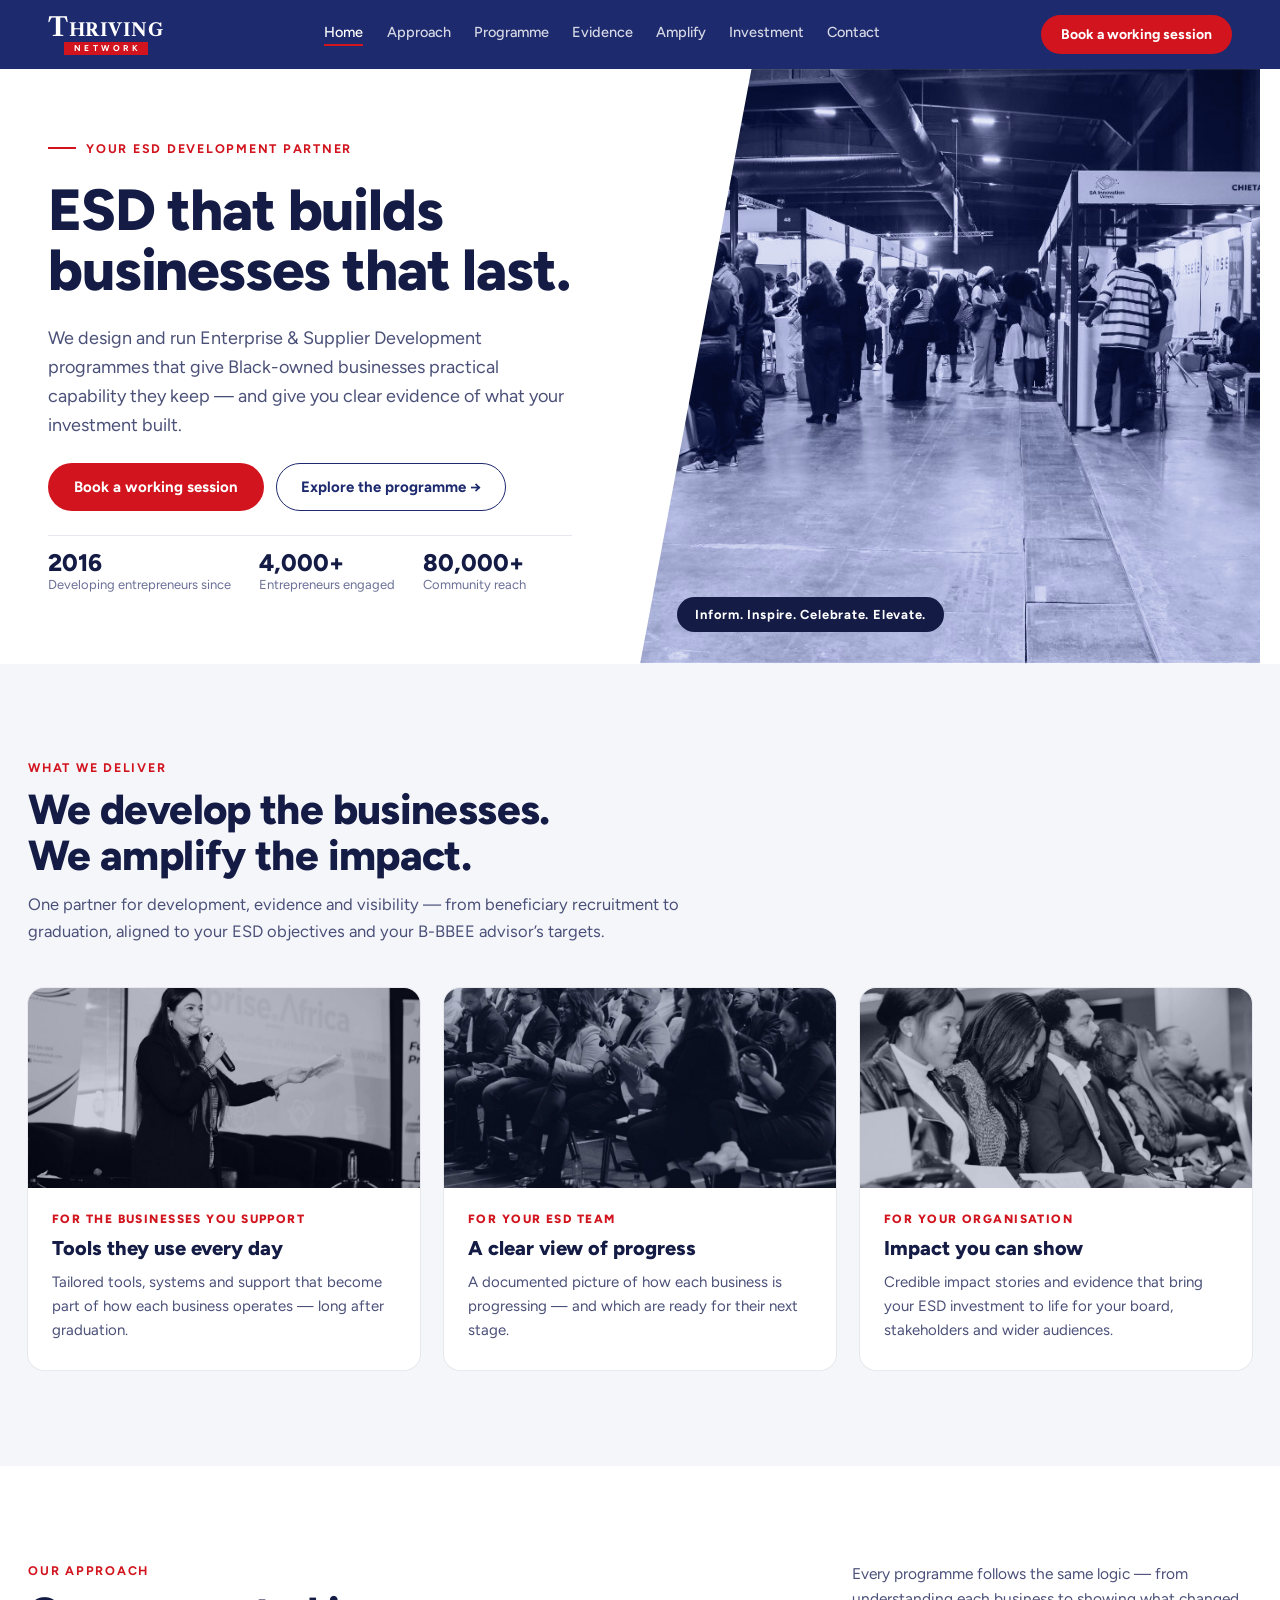
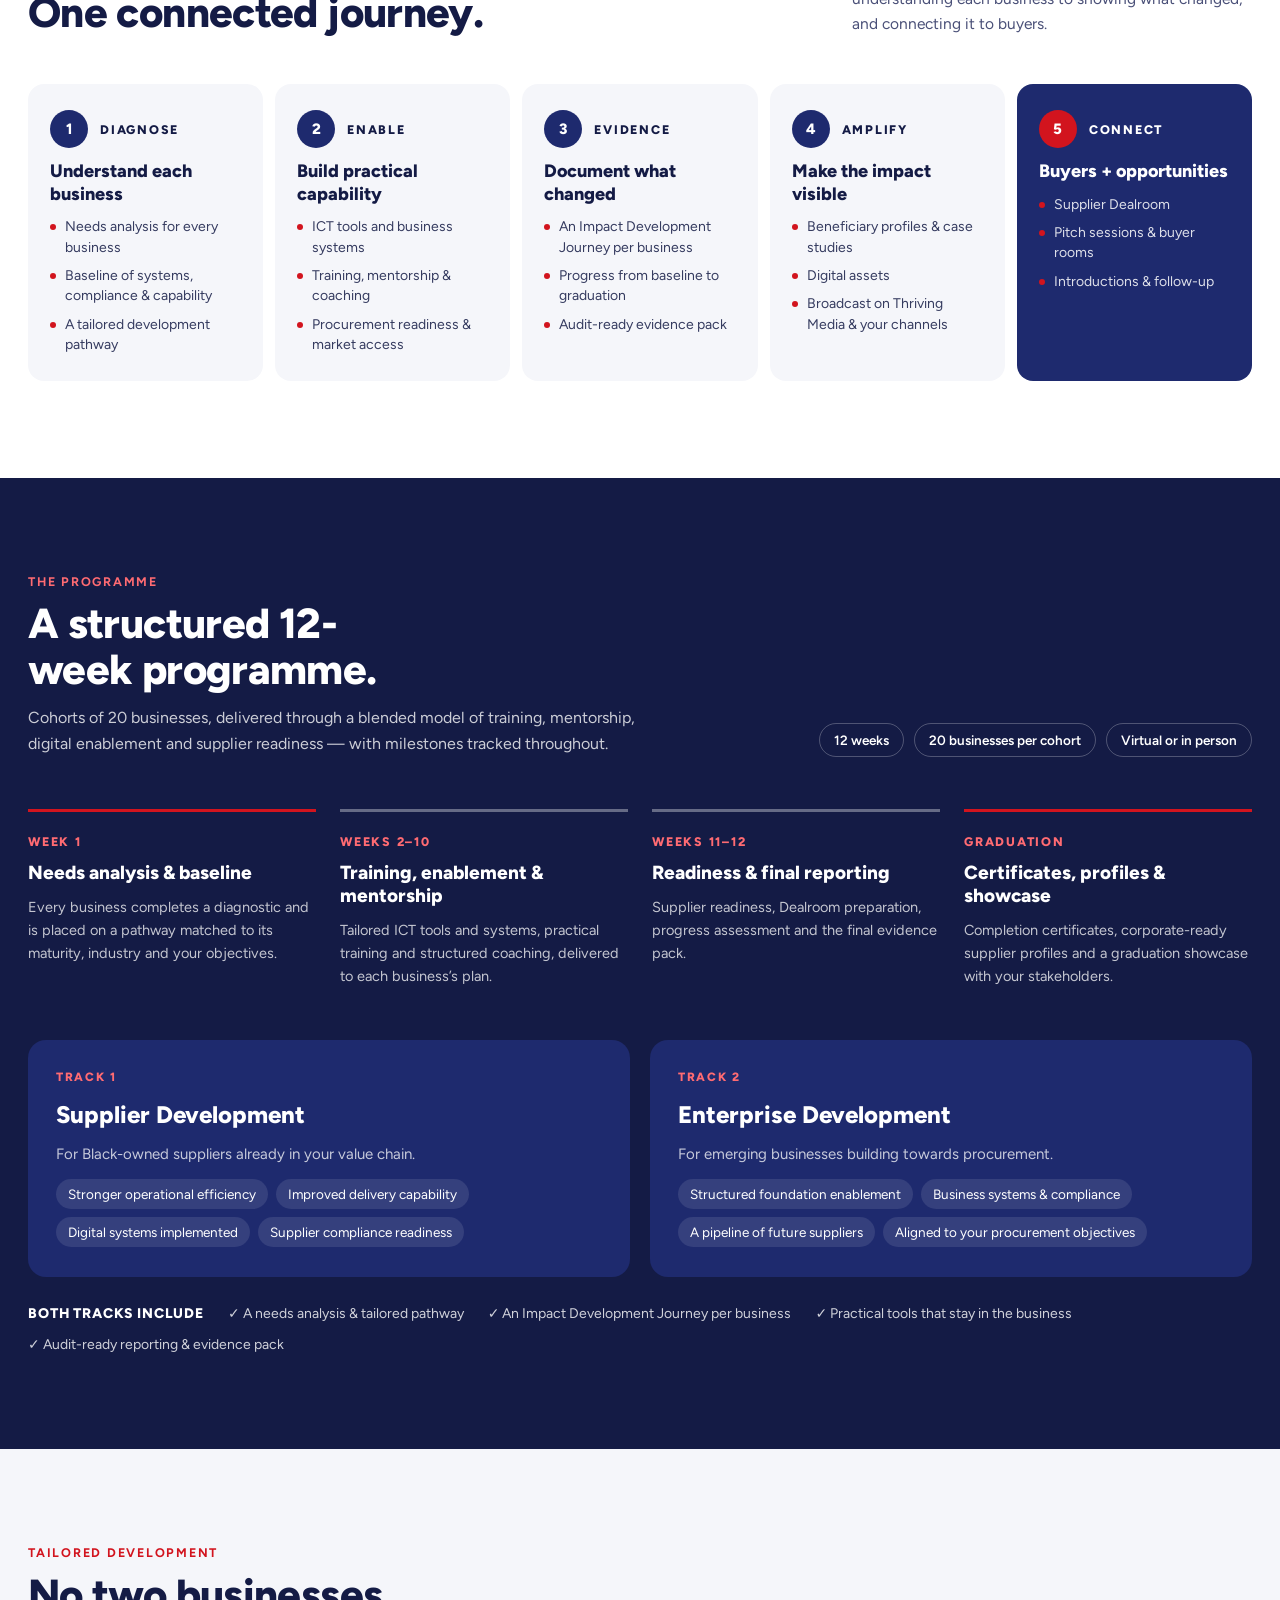
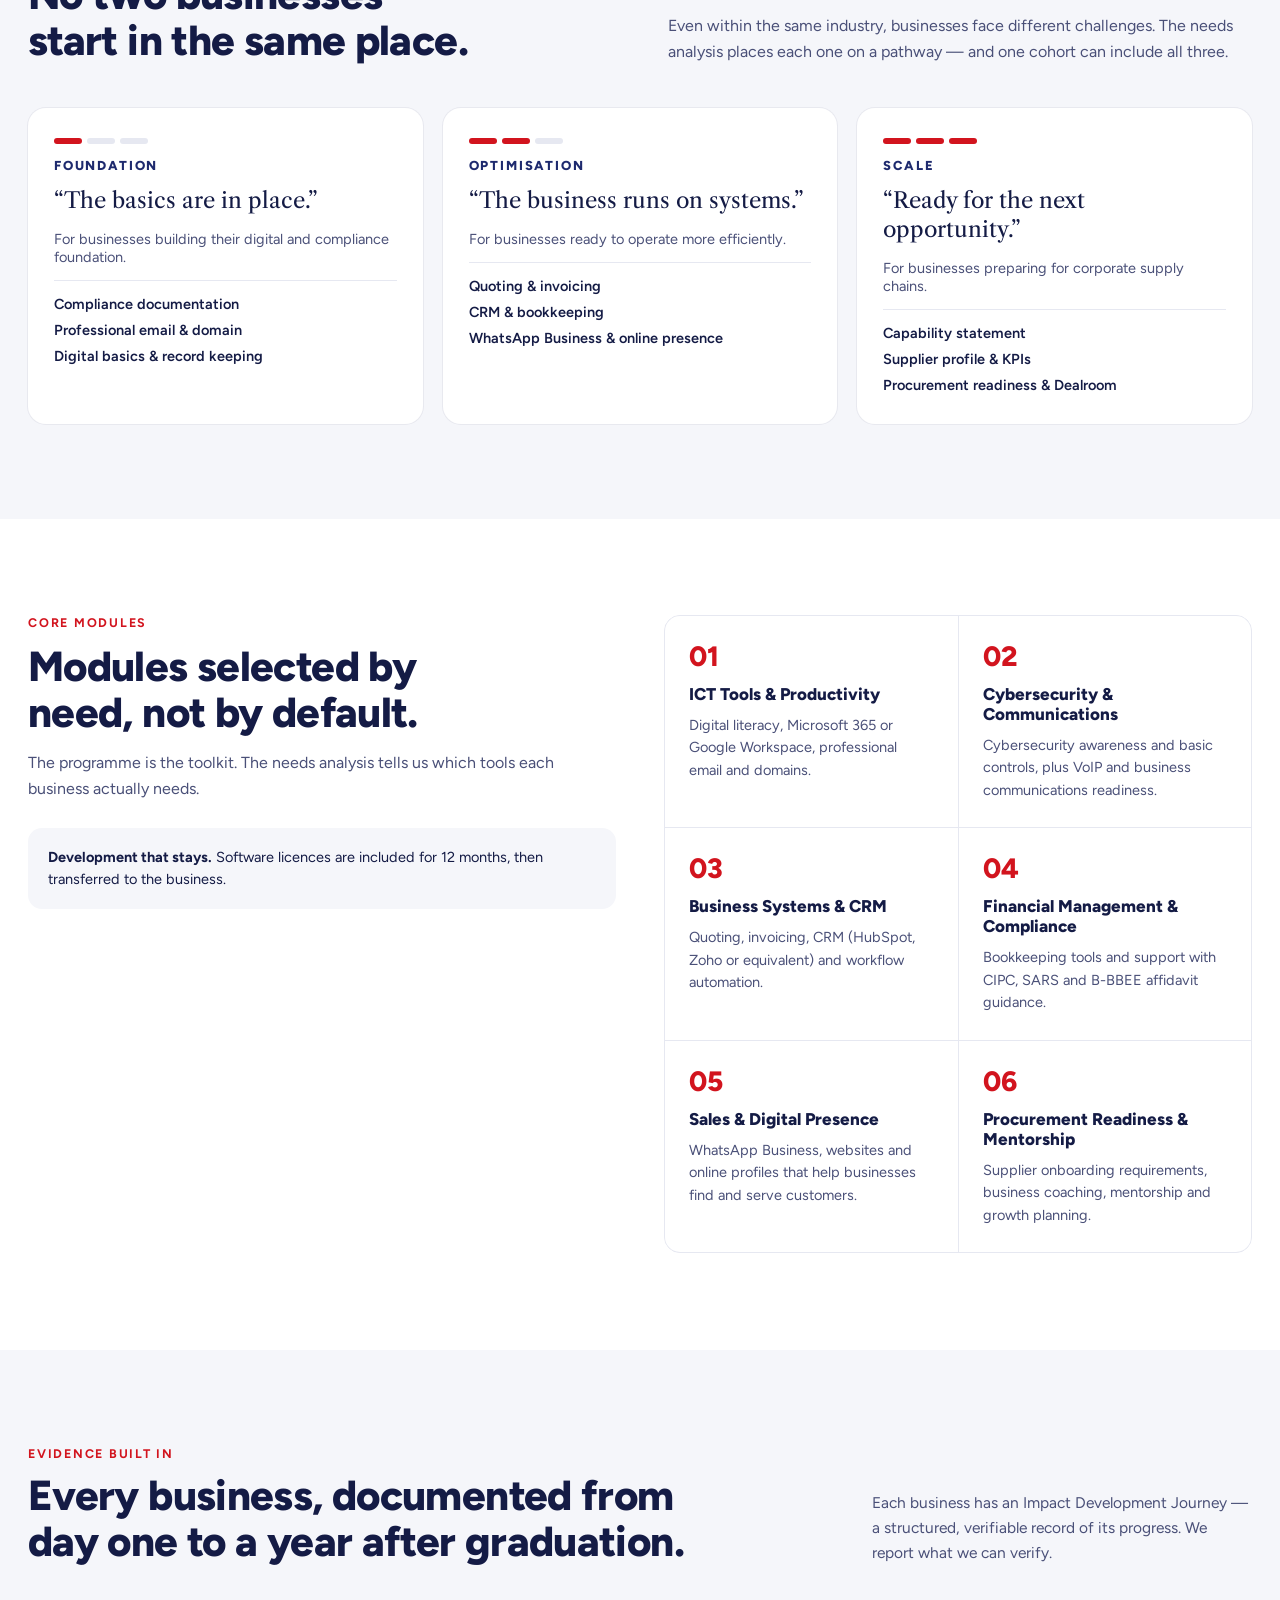
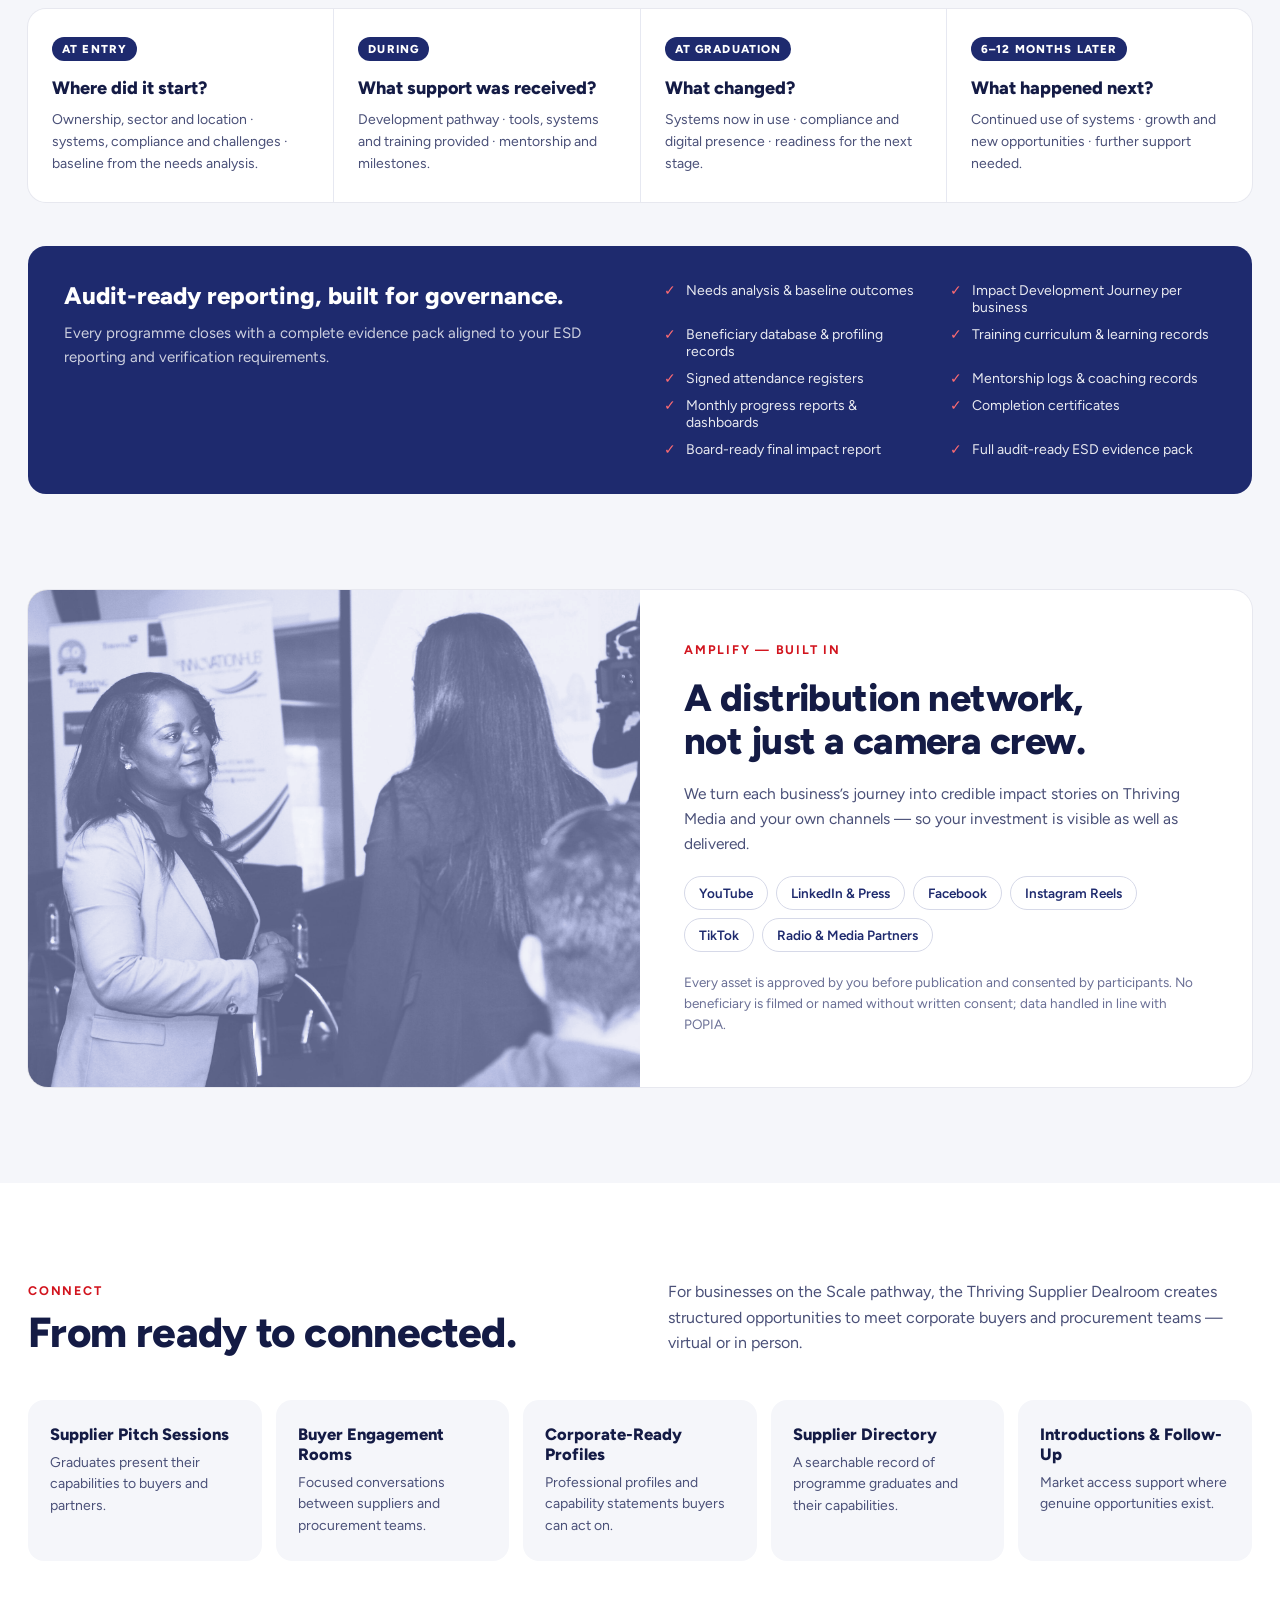
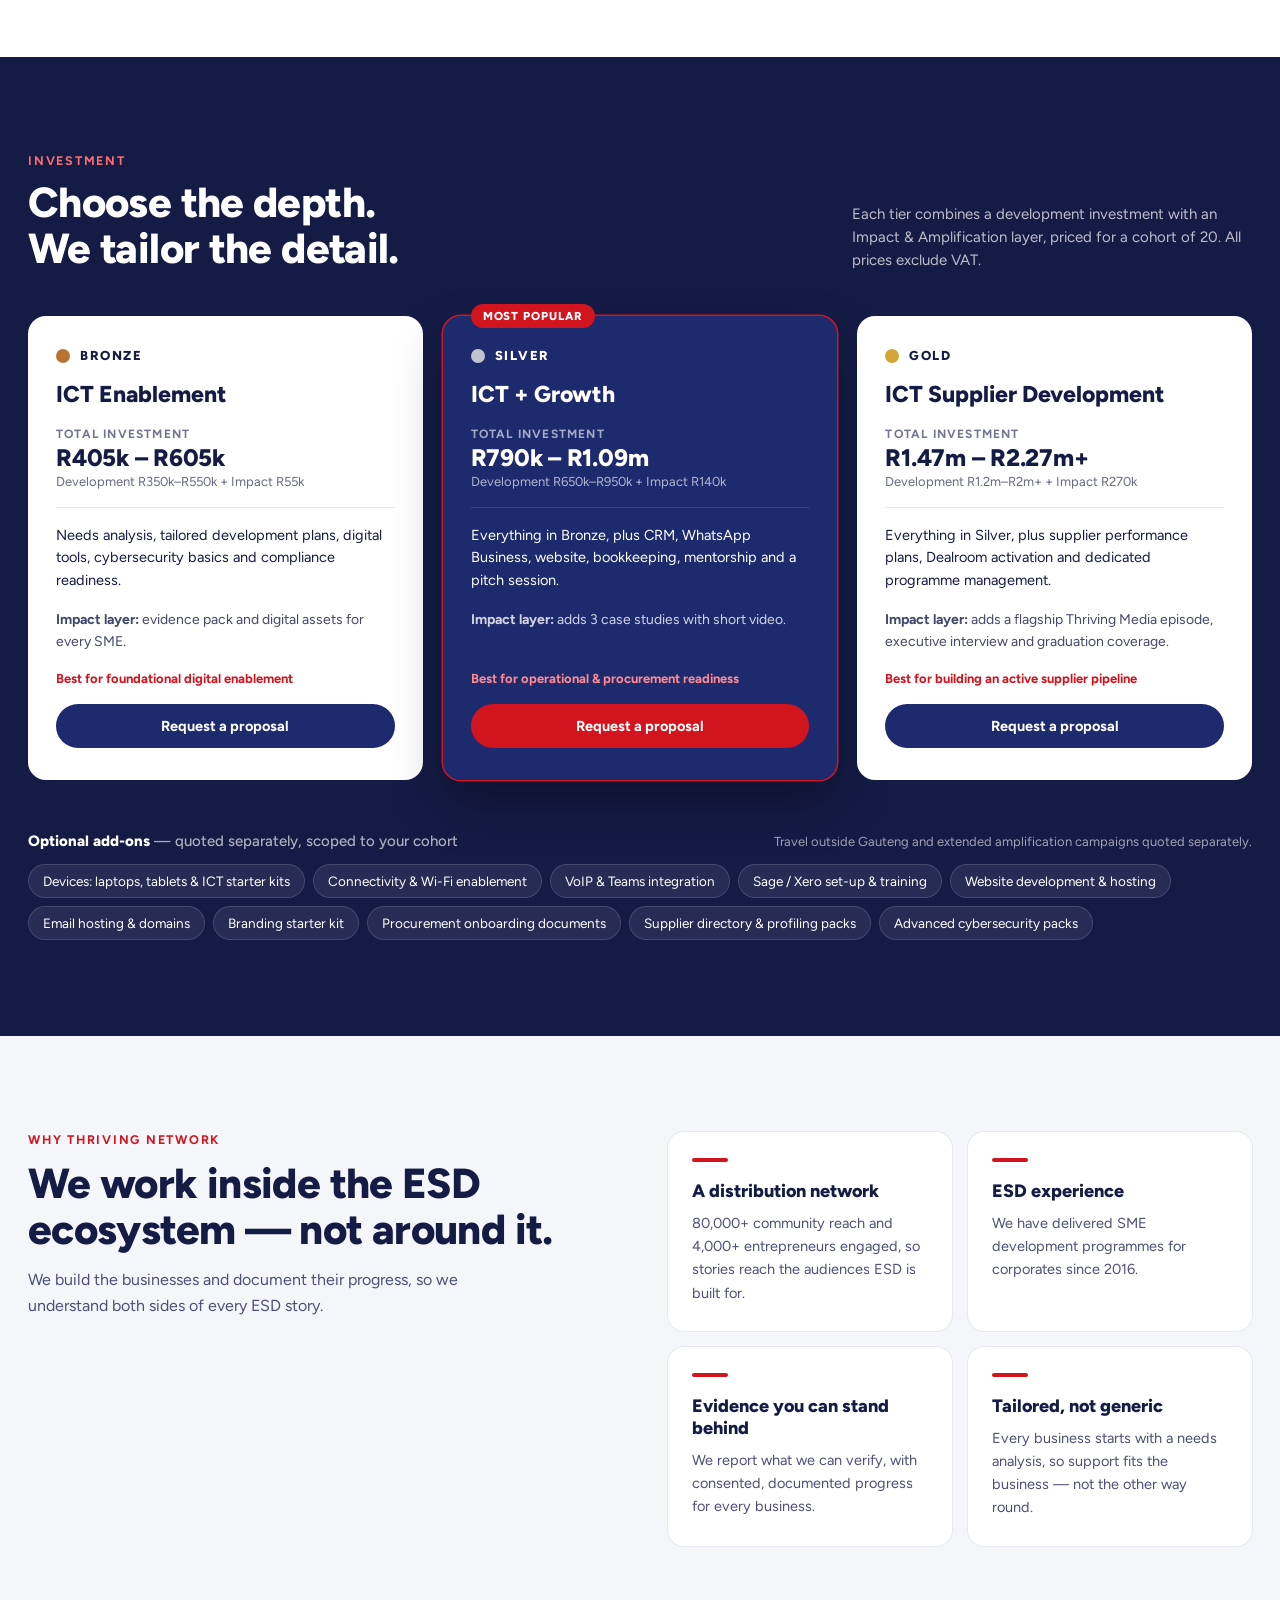
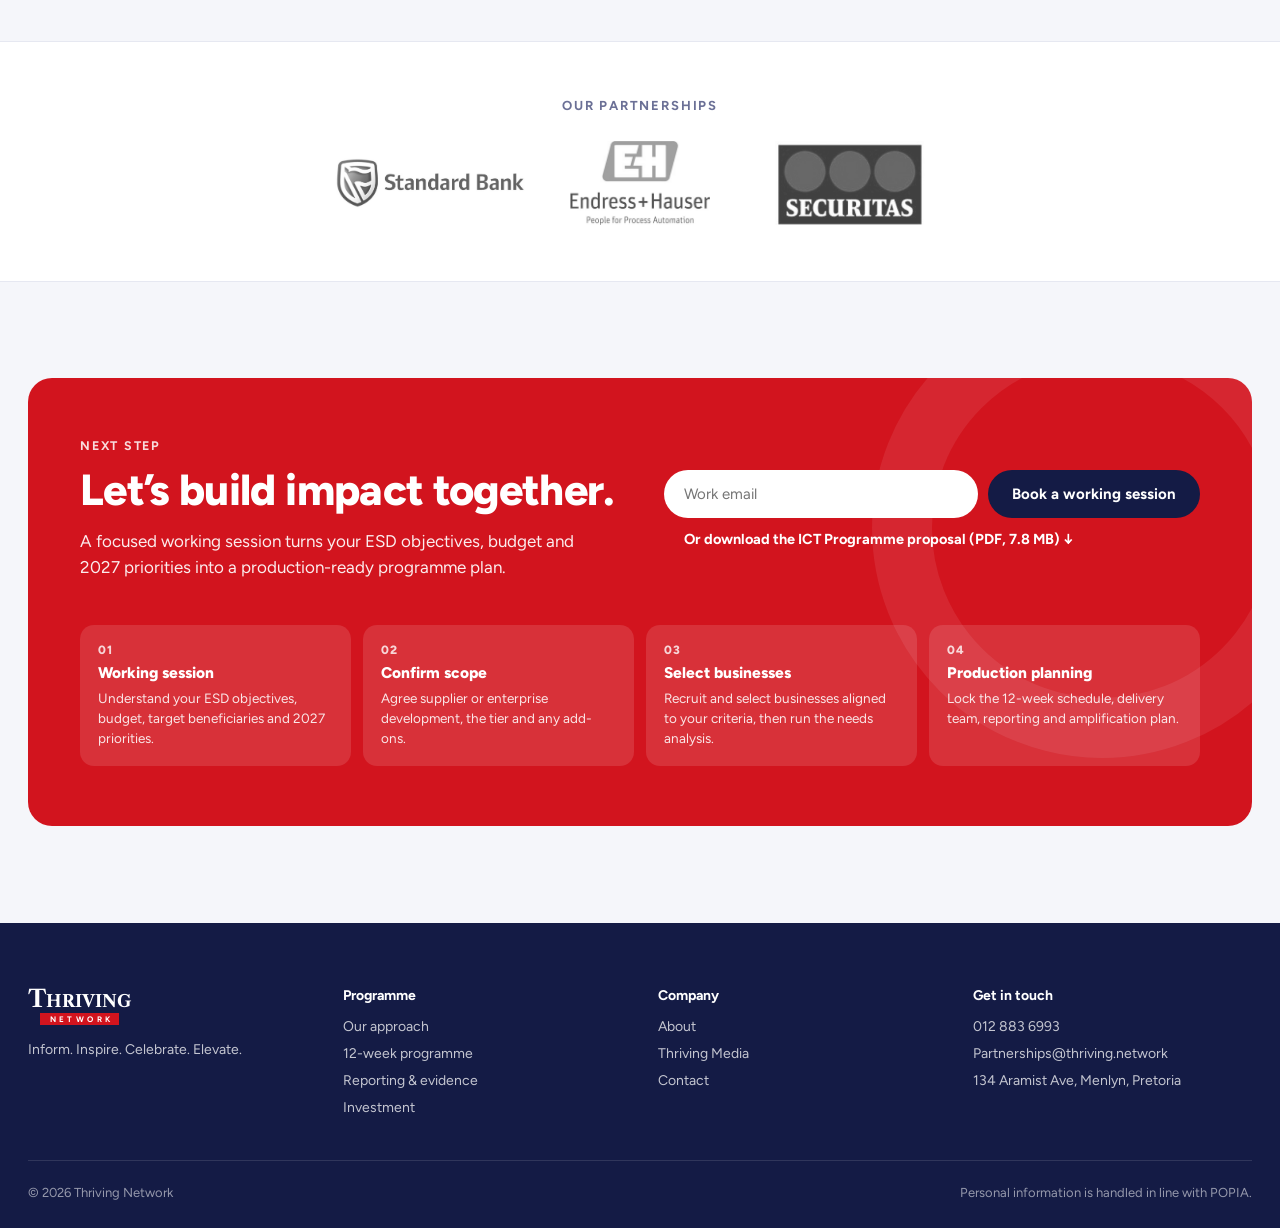
==== site/v2/index.html @ 47707c9c "Publish Thriving Network Home v3 as the live homepage - v3 design (two products + annual event) repl" ====
<!DOCTYPE html>
<html lang="en-ZA">
<head>
<meta charset="utf-8">
<meta name="viewport" content="width=device-width, initial-scale=1">
<meta name="robots" content="noindex">
<title>Thriving Network — ESD that builds businesses that last</title>
<meta name="description" content="Thriving Network designs and runs Enterprise & Supplier Development programmes that give Black-owned businesses practical capability they keep — with audit-ready evidence of what your investment built.">
<link rel="preconnect" href="https://fonts.googleapis.com">
<link rel="preconnect" href="https://fonts.gstatic.com" crossorigin>
<link href="https://fonts.googleapis.com/css2?family=Figtree:wght@400;500;600;700;800&family=Libre+Caslon+Text:wght@700&display=swap" rel="stylesheet">
<meta property="og:type" content="website">
<meta property="og:title" content="Thriving Network — ESD that builds businesses that last">
<meta property="og:description" content="Enterprise &amp; Supplier Development programmes with practical capability, audit-ready evidence and amplified impact.">
<meta property="og:image" content="assets/hero.jpg">
<meta name="theme-color" content="#1E2A6E">
<link rel="icon" href="../assets/favicon.svg" type="image/svg+xml">
<link rel="stylesheet" href="styles.css">
<script src="main.js" defer></script>
</head>
<body>

<header class="site-header">
  <div class="site-header__inner">
    <a href="./" class="logo" aria-label="Thriving Network — home">
      <span class="logo__word">Thriving</span>
      <span class="logo__tag">NETWORK</span>
    </a>
    <button class="nav-toggle" type="button" aria-expanded="false" aria-controls="site-nav" aria-label="Open menu">
      <span></span><span></span><span></span>
    </button>
    <nav class="site-nav" id="site-nav" aria-label="Main">
      <a href="./" aria-current="page">Home</a>
      <a href="#approach">Approach</a>
      <a href="#programme">Programme</a>
      <a href="#evidence">Evidence</a>
      <a href="#amplify">Amplify</a>
      <a href="#investment">Investment</a>
      <a href="#contact">Contact</a>
    </nav>
    <a href="#cta" class="btn btn--red site-header__cta">Book a working session</a>
  </div>
</header>

<main>

<!-- Hero (split layout, duotone photo) -->
<section class="hero">
  <div class="hero__grid">
    <div class="hero__copy">
      <span class="eyebrow hero__eyebrow">Your ESD Development Partner</span>
      <h1>ESD that builds businesses that last.</h1>
      <p class="hero__intro">We design and run Enterprise &amp; Supplier Development programmes that give Black-owned businesses practical capability they keep — and give you clear evidence of what your investment built.</p>
      <div class="hero__ctas">
        <a href="#cta" class="btn btn--red btn--lg">Book a working session</a>
        <a href="#programme" class="btn btn--outline btn--lg">Explore the programme →</a>
      </div>
      <div class="hero__stats">
        <div><div class="hero__stat-value">2016</div><div class="hero__stat-label">Developing entrepreneurs since</div></div>
        <div><div class="hero__stat-value">4,000+</div><div class="hero__stat-label">Entrepreneurs engaged</div></div>
        <div><div class="hero__stat-value">80,000+</div><div class="hero__stat-label">Community reach</div></div>
      </div>
    </div>
    <div class="hero__visual">
      <div class="hero__photo">
        <div class="media"><img src="assets/hero.jpg" alt="Suppliers and buyers at a Thriving Network cohort expo" width="1200" height="674" fetchpriority="high"></div>
        <div class="duotone"></div>
      </div>
      <div class="hero__pill">Inform. Inspire. Celebrate. Elevate.</div>
    </div>
  </div>
</section>

<!-- What we deliver -->
<section class="section">
  <div class="wrap stack" style="gap:44px">
    <div class="stack" style="gap:12px;max-width:680px">
      <span class="eyebrow">What we deliver</span>
      <h2 class="h2">We develop the businesses. We amplify the impact.</h2>
      <p class="lead" style="font-size:16.5px">One partner for development, evidence and visibility — from beneficiary recruitment to graduation, aligned to your ESD objectives and your B-BBEE advisor’s targets.</p>
    </div>
    <div class="grid g3" style="gap:24px">
      <article class="audience-card">
        <div class="audience-card__media"><div class="media"><img src="assets/deliver-1.jpg" alt="A business owner presenting at a Thriving Network event" width="966" height="640" loading="lazy"></div></div>
        <div class="audience-card__body">
          <span class="kicker">For the businesses you support</span>
          <h3>Tools they use every day</h3>
          <p>Tailored tools, systems and support that become part of how each business operates — long after graduation.</p>
        </div>
      </article>
      <article class="audience-card">
        <div class="audience-card__media"><div class="media"><img src="assets/deliver-2.jpg" alt="Cohort participants applauding during a session" width="966" height="640" loading="lazy"></div></div>
        <div class="audience-card__body">
          <span class="kicker">For your ESD team</span>
          <h3>A clear view of progress</h3>
          <p>A documented picture of how each business is progressing — and which are ready for their next stage.</p>
        </div>
      </article>
      <article class="audience-card">
        <div class="audience-card__media"><div class="media"><img src="assets/deliver-3.jpg" alt="Entrepreneurs taking notes at a programme showcase" width="1010" height="670" loading="lazy"></div></div>
        <div class="audience-card__body">
          <span class="kicker">For your organisation</span>
          <h3>Impact you can show</h3>
          <p>Credible impact stories and evidence that bring your ESD investment to life for your board, stakeholders and wider audiences.</p>
        </div>
      </article>
    </div>
  </div>
</section>

<!-- Approach -->
<section id="approach" class="section section--white">
  <div class="wrap stack" style="gap:48px">
    <div class="section-head">
      <div class="section-head__title" style="max-width:620px">
        <span class="eyebrow">Our approach</span>
        <h2 class="h2">One connected journey.</h2>
      </div>
      <p class="lead" style="font-size:15.5px;max-width:400px">Every programme follows the same logic — from understanding each business to showing what changed, and connecting it to buyers.</p>
    </div>
    <ol class="grid g5" style="gap:12px;list-style:none;margin:0;padding:0">
      <li class="step">
        <div class="step__head"><span class="step__num">1</span><span class="step__title">DIAGNOSE</span></div>
        <div class="step__lead">Understand each business</div>
        <ul class="bullets"><li><span>Needs analysis for every business</span></li><li><span>Baseline of systems, compliance &amp; capability</span></li><li><span>A tailored development pathway</span></li></ul>
      </li>
      <li class="step">
        <div class="step__head"><span class="step__num">2</span><span class="step__title">ENABLE</span></div>
        <div class="step__lead">Build practical capability</div>
        <ul class="bullets"><li><span>ICT tools and business systems</span></li><li><span>Training, mentorship &amp; coaching</span></li><li><span>Procurement readiness &amp; market access</span></li></ul>
      </li>
      <li class="step">
        <div class="step__head"><span class="step__num">3</span><span class="step__title">EVIDENCE</span></div>
        <div class="step__lead">Document what changed</div>
        <ul class="bullets"><li><span>An Impact Development Journey per business</span></li><li><span>Progress from baseline to graduation</span></li><li><span>Audit-ready evidence pack</span></li></ul>
      </li>
      <li class="step">
        <div class="step__head"><span class="step__num">4</span><span class="step__title">AMPLIFY</span></div>
        <div class="step__lead">Make the impact visible</div>
        <ul class="bullets"><li><span>Beneficiary profiles &amp; case studies</span></li><li><span>Digital assets</span></li><li><span>Broadcast on Thriving Media &amp; your channels</span></li></ul>
      </li>
      <li class="step step--dark">
        <div class="step__head"><span class="step__num">5</span><span class="step__title">CONNECT</span></div>
        <div class="step__lead">Buyers + opportunities</div>
        <ul class="bullets"><li><span>Supplier Dealroom</span></li><li><span>Pitch sessions &amp; buyer rooms</span></li><li><span>Introductions &amp; follow-up</span></li></ul>
      </li>
    </ol>
  </div>
</section>

<!-- Programme -->
<section id="programme" class="section section--dark">
  <div class="wrap stack" style="gap:52px">
    <div class="section-head">
      <div class="section-head__title" style="max-width:640px">
        <span class="eyebrow">The programme</span>
        <h2 class="h2">A structured 12-week programme.</h2>
        <p style="font-size:16px;line-height:1.6;color:rgba(255,255,255,.78)">Cohorts of 20 businesses, delivered through a blended model of training, mentorship, digital enablement and supplier readiness — with milestones tracked throughout.</p>
      </div>
      <div class="chips">
        <span class="chip-outline">12 weeks</span>
        <span class="chip-outline">20 businesses per cohort</span>
        <span class="chip-outline">Virtual or in person</span>
      </div>
    </div>
    <div class="grid g4" style="gap:24px">
      <div class="week week--accent">
        <span class="week__when">WEEK 1</span>
        <h3>Needs analysis &amp; baseline</h3>
        <p>Every business completes a diagnostic and is placed on a pathway matched to its maturity, industry and your objectives.</p>
      </div>
      <div class="week">
        <span class="week__when">WEEKS 2–10</span>
        <h3>Training, enablement &amp; mentorship</h3>
        <p>Tailored ICT tools and systems, practical training and structured coaching, delivered to each business’s plan.</p>
      </div>
      <div class="week">
        <span class="week__when">WEEKS 11–12</span>
        <h3>Readiness &amp; final reporting</h3>
        <p>Supplier readiness, Dealroom preparation, progress assessment and the final evidence pack.</p>
      </div>
      <div class="week week--accent">
        <span class="week__when">GRADUATION</span>
        <h3>Certificates, profiles &amp; showcase</h3>
        <p>Completion certificates, corporate-ready supplier profiles and a graduation showcase with your stakeholders.</p>
      </div>
    </div>

    <div class="grid grid--fit-340" style="gap:20px">
      <div class="track">
        <span class="track__label">TRACK 1</span>
        <h3>Supplier Development</h3>
        <p>For Black-owned suppliers already in your value chain.</p>
        <ul class="pills"><li class="pill-soft">Stronger operational efficiency</li><li class="pill-soft">Improved delivery capability</li><li class="pill-soft">Digital systems implemented</li><li class="pill-soft">Supplier compliance readiness</li></ul>
      </div>
      <div class="track">
        <span class="track__label">TRACK 2</span>
        <h3>Enterprise Development</h3>
        <p>For emerging businesses building towards procurement.</p>
        <ul class="pills"><li class="pill-soft">Structured foundation enablement</li><li class="pill-soft">Business systems &amp; compliance</li><li class="pill-soft">A pipeline of future suppliers</li><li class="pill-soft">Aligned to your procurement objectives</li></ul>
      </div>
    </div>
    <div class="includes">
      <strong>BOTH TRACKS INCLUDE</strong>
      <span>✓ A needs analysis &amp; tailored pathway</span><span>✓ An Impact Development Journey per business</span><span>✓ Practical tools that stay in the business</span><span>✓ Audit-ready reporting &amp; evidence pack</span>
    </div>
  </div>
</section>

<!-- Pathways -->
<section class="section">
  <div class="wrap stack" style="gap:44px">
    <div class="section-split">
      <div class="stack" style="gap:12px">
        <span class="eyebrow">Tailored development</span>
        <h2 class="h2">No two businesses start in the same place.</h2>
      </div>
      <p class="lead">Even within the same industry, businesses face different challenges. The needs analysis places each one on a pathway — and one cohort can include all three.</p>
    </div>
    <div class="grid g3" style="gap:20px">
      <div class="pathway">
        <div class="pathway__bars" aria-hidden="true"><span class="on"></span><span></span><span></span></div>
        <span class="pathway__name">FOUNDATION</span>
        <div class="pathway__quote">“The basics are in place.”</div>
        <p>For businesses building their digital and compliance foundation.</p>
        <ul><li>Compliance documentation</li><li>Professional email &amp; domain</li><li>Digital basics &amp; record keeping</li></ul>
      </div>
      <div class="pathway">
        <div class="pathway__bars" aria-hidden="true"><span class="on"></span><span class="on"></span><span></span></div>
        <span class="pathway__name">OPTIMISATION</span>
        <div class="pathway__quote">“The business runs on systems.”</div>
        <p>For businesses ready to operate more efficiently.</p>
        <ul><li>Quoting &amp; invoicing</li><li>CRM &amp; bookkeeping</li><li>WhatsApp Business &amp; online presence</li></ul>
      </div>
      <div class="pathway">
        <div class="pathway__bars" aria-hidden="true"><span class="on"></span><span class="on"></span><span class="on"></span></div>
        <span class="pathway__name">SCALE</span>
        <div class="pathway__quote">“Ready for the next opportunity.”</div>
        <p>For businesses preparing for corporate supply chains.</p>
        <ul><li>Capability statement</li><li>Supplier profile &amp; KPIs</li><li>Procurement readiness &amp; Dealroom</li></ul>
      </div>
    </div>
  </div>
</section>

<!-- Core modules -->
<section class="section section--white">
  <div class="wrap grid grid--fit-360" style="gap:48px;align-items:start">
    <div class="sticky-col">
      <span class="eyebrow">Core modules</span>
      <h2 class="h2">Modules selected by need, not by default.</h2>
      <p class="lead">The programme is the toolkit. The needs analysis tells us which tools each business actually needs.</p>
      <div class="note"><strong>Development that stays.</strong> Software licences are included for 12 months, then transferred to the business.</div>
    </div>
    <div class="grid grid--fit-250 ruled-grid">
      <div class="module"><span class="module__n">01</span><h3>ICT Tools &amp; Productivity</h3><p>Digital literacy, Microsoft 365 or Google Workspace, professional email and domains.</p></div>
      <div class="module"><span class="module__n">02</span><h3>Cybersecurity &amp; Communications</h3><p>Cybersecurity awareness and basic controls, plus VoIP and business communications readiness.</p></div>
      <div class="module"><span class="module__n">03</span><h3>Business Systems &amp; CRM</h3><p>Quoting, invoicing, CRM (HubSpot, Zoho or equivalent) and workflow automation.</p></div>
      <div class="module"><span class="module__n">04</span><h3>Financial Management &amp; Compliance</h3><p>Bookkeeping tools and support with CIPC, SARS and B-BBEE affidavit guidance.</p></div>
      <div class="module"><span class="module__n">05</span><h3>Sales &amp; Digital Presence</h3><p>WhatsApp Business, websites and online profiles that help businesses find and serve customers.</p></div>
      <div class="module"><span class="module__n">06</span><h3>Procurement Readiness &amp; Mentorship</h3><p>Supplier onboarding requirements, business coaching, mentorship and growth planning.</p></div>
    </div>
  </div>
</section>

<!-- Evidence -->
<section id="evidence" class="section">
  <div class="wrap stack" style="gap:44px">
    <div class="section-head">
      <div class="section-head__title" style="max-width:660px">
        <span class="eyebrow">Evidence built in</span>
        <h2 class="h2">Every business, documented from day one to a year after graduation.</h2>
      </div>
      <p class="lead" style="font-size:15.5px;max-width:380px">Each business has an Impact Development Journey — a structured, verifiable record of its progress. We report what we can verify.</p>
    </div>
    <div class="grid g4 journey-grid">
      <div class="journey"><span class="journey__when">AT ENTRY</span><h3>Where did it start?</h3><p>Ownership, sector and location · systems, compliance and challenges · baseline from the needs analysis.</p></div>
      <div class="journey"><span class="journey__when">DURING</span><h3>What support was received?</h3><p>Development pathway · tools, systems and training provided · mentorship and milestones.</p></div>
      <div class="journey"><span class="journey__when">AT GRADUATION</span><h3>What changed?</h3><p>Systems now in use · compliance and digital presence · readiness for the next stage.</p></div>
      <div class="journey"><span class="journey__when">6–12 MONTHS LATER</span><h3>What happened next?</h3><p>Continued use of systems · growth and new opportunities · further support needed.</p></div>
    </div>
    <div class="pack grid grid--fit-300">
      <div class="stack" style="gap:10px">
        <h3>Audit-ready reporting, built for governance.</h3>
        <p>Every programme closes with a complete evidence pack aligned to your ESD reporting and verification requirements.</p>
      </div>
      <ul class="checklist">
        <li>Needs analysis &amp; baseline outcomes</li>
        <li>Impact Development Journey per business</li>
        <li>Beneficiary database &amp; profiling records</li>
        <li>Training curriculum &amp; learning records</li>
        <li>Signed attendance registers</li>
        <li>Mentorship logs &amp; coaching records</li>
        <li>Monthly progress reports &amp; dashboards</li>
        <li>Completion certificates</li>
        <li>Board-ready final impact report</li>
        <li>Full audit-ready ESD evidence pack</li>
      </ul>
    </div>
  </div>
</section>

<!-- Amplify -->
<section id="amplify" style="padding:0 28px 96px">
  <div class="wrap grid grid--fit-380 amplify">
    <div class="amplify__media">
      <div class="media"><img src="assets/amplify.jpg" alt="A beneficiary being interviewed on camera by Thriving Media" width="1920" height="1505" loading="lazy"></div>
      <div class="duotone"></div>
    </div>
    <div class="amplify__copy">
      <span class="eyebrow">Amplify — built in</span>
      <h2>A distribution network, not just a camera crew.</h2>
      <p class="lead">We turn each business’s journey into credible impact stories on Thriving Media and your own channels — so your investment is visible as well as delivered.</p>
      <ul class="pills">
        <li class="chip-line">YouTube</li><li class="chip-line">LinkedIn &amp; Press</li><li class="chip-line">Facebook</li><li class="chip-line">Instagram Reels</li><li class="chip-line">TikTok</li><li class="chip-line">Radio &amp; Media Partners</li>
      </ul>
      <p class="fineprint">Every asset is approved by you before publication and consented by participants. No beneficiary is filmed or named without written consent; data handled in line with POPIA.</p>
    </div>
  </div>
</section>

<!-- Connect / Dealroom -->
<section class="section section--white">
  <div class="wrap stack" style="gap:44px">
    <div class="section-split">
      <div class="stack" style="gap:12px">
        <span class="eyebrow">Connect</span>
        <h2 class="h2">From ready to connected.</h2>
      </div>
      <p class="lead">For businesses on the Scale pathway, the Thriving Supplier Dealroom creates structured opportunities to meet corporate buyers and procurement teams — virtual or in person.</p>
    </div>
    <div class="grid g5" style="gap:14px">
      <div class="deal"><h3>Supplier Pitch Sessions</h3><p>Graduates present their capabilities to buyers and partners.</p></div>
      <div class="deal"><h3>Buyer Engagement Rooms</h3><p>Focused conversations between suppliers and procurement teams.</p></div>
      <div class="deal"><h3>Corporate-Ready Profiles</h3><p>Professional profiles and capability statements buyers can act on.</p></div>
      <div class="deal"><h3>Supplier Directory</h3><p>A searchable record of programme graduates and their capabilities.</p></div>
      <div class="deal"><h3>Introductions &amp; Follow-Up</h3><p>Market access support where genuine opportunities exist.</p></div>
    </div>
  </div>
</section>

<!-- Investment -->
<section id="investment" class="section section--dark">
  <div class="wrap stack" style="gap:44px">
    <div class="section-head">
      <div class="section-head__title" style="max-width:620px">
        <span class="eyebrow">Investment</span>
        <h2 class="h2">Choose the depth. We tailor the detail.</h2>
      </div>
      <p style="font-size:15px;line-height:1.55;color:rgba(255,255,255,.72);max-width:400px">Each tier combines a development investment with an Impact &amp; Amplification layer, priced for a cohort of 20. All prices exclude VAT.</p>
    </div>
    <div class="grid g3" style="gap:20px;align-items:stretch">
      <div class="tier">
        <div class="tier__name"><span class="tier__dot" style="background:#B87333"></span>BRONZE</div>
        <div class="tier__title">ICT Enablement</div>
        <div class="tier__price">
          <span class="tier__price-label">TOTAL INVESTMENT</span>
          <span class="tier__price-total">R405k – R605k</span>
          <span class="tier__price-split">Development R350k–R550k + Impact R55k</span>
        </div>
        <p class="tier__includes">Needs analysis, tailored development plans, digital tools, cybersecurity basics and compliance readiness.</p>
        <p class="tier__impact"><strong>Impact layer:</strong> evidence pack and digital assets for every SME.</p>
        <span class="tier__best">Best for foundational digital enablement</span>
        <a href="#cta" class="tier__btn">Request a proposal</a>
      </div>
      <div class="tier tier--featured">
        <span class="tier__badge">MOST POPULAR</span>
        <div class="tier__name"><span class="tier__dot" style="background:#C0C4D0"></span>SILVER</div>
        <div class="tier__title">ICT + Growth</div>
        <div class="tier__price">
          <span class="tier__price-label">TOTAL INVESTMENT</span>
          <span class="tier__price-total">R790k – R1.09m</span>
          <span class="tier__price-split">Development R650k–R950k + Impact R140k</span>
        </div>
        <p class="tier__includes">Everything in Bronze, plus CRM, WhatsApp Business, website, bookkeeping, mentorship and a pitch session.</p>
        <p class="tier__impact"><strong>Impact layer:</strong> adds 3 case studies with short video.</p>
        <span class="tier__best">Best for operational &amp; procurement readiness</span>
        <a href="#cta" class="tier__btn">Request a proposal</a>
      </div>
      <div class="tier">
        <div class="tier__name"><span class="tier__dot" style="background:#D4A537"></span>GOLD</div>
        <div class="tier__title">ICT Supplier Development</div>
        <div class="tier__price">
          <span class="tier__price-label">TOTAL INVESTMENT</span>
          <span class="tier__price-total">R1.47m – R2.27m+</span>
          <span class="tier__price-split">Development R1.2m–R2m+ + Impact R270k</span>
        </div>
        <p class="tier__includes">Everything in Silver, plus supplier performance plans, Dealroom activation and dedicated programme management.</p>
        <p class="tier__impact"><strong>Impact layer:</strong> adds a flagship Thriving Media episode, executive interview and graduation coverage.</p>
        <span class="tier__best">Best for building an active supplier pipeline</span>
        <a href="#cta" class="tier__btn">Request a proposal</a>
      </div>
    </div>
    <div class="stack" style="gap:14px;padding-top:8px">
      <div class="addons-head">
        <strong>Optional add-ons <span>— quoted separately, scoped to your cohort</span></strong>
        <small>Travel outside Gauteng and extended amplification campaigns quoted separately.</small>
      </div>
      <ul class="pills">
        <li class="pill-addon">Devices: laptops, tablets &amp; ICT starter kits</li>
        <li class="pill-addon">Connectivity &amp; Wi-Fi enablement</li>
        <li class="pill-addon">VoIP &amp; Teams integration</li>
        <li class="pill-addon">Sage / Xero set-up &amp; training</li>
        <li class="pill-addon">Website development &amp; hosting</li>
        <li class="pill-addon">Email hosting &amp; domains</li>
        <li class="pill-addon">Branding starter kit</li>
        <li class="pill-addon">Procurement onboarding documents</li>
        <li class="pill-addon">Supplier directory &amp; profiling packs</li>
        <li class="pill-addon">Advanced cybersecurity packs</li>
      </ul>
    </div>
  </div>
</section>

<!-- Why Thriving Network -->
<section id="why" class="section">
  <div class="wrap grid grid--fit-380" style="gap:56px;align-items:start">
    <div class="sticky-col">
      <span class="eyebrow">Why Thriving Network</span>
      <h2 class="h2">We work inside the ESD ecosystem — not around it.</h2>
      <p class="lead" style="max-width:440px">We build the businesses and document their progress, so we understand both sides of every ESD story.</p>
    </div>
    <div class="cq"><div class="grid g4" style="gap:16px">
      <div class="why"><h3>A distribution network</h3><p>80,000+ community reach and 4,000+ entrepreneurs engaged, so stories reach the audiences ESD is built for.</p></div>
      <div class="why"><h3>ESD experience</h3><p>We have delivered SME development programmes for corporates since 2016.</p></div>
      <div class="why"><h3>Evidence you can stand behind</h3><p>We report what we can verify, with consented, documented progress for every business.</p></div>
      <div class="why"><h3>Tailored, not generic</h3><p>Every business starts with a needs analysis, so support fits the business — not the other way round.</p></div>
    </div></div>
  </div>
</section>

<!-- Partnerships -->
<section class="partners">
  <div class="wrap stack" style="gap:28px;align-items:center">
    <h2 class="partners__label" style="margin:0">Our partnerships</h2>
    <div class="partners__row">
      <div class="partner"><div class="media media--contain"><img src="assets/logo-standard-bank.png" alt="Standard Bank" width="954" height="255" loading="lazy"></div></div>
      <div class="partner"><div class="media media--contain"><img src="assets/logo-endress-hauser.png" alt="Endress+Hauser" width="580" height="349" loading="lazy"></div></div>
      <div class="partner"><div class="media media--contain"><img src="assets/logo-securitas.png" alt="Securitas" width="520" height="293" loading="lazy"></div></div>
    </div>
  </div>
</section>

<!-- CTA -->
<section id="cta" class="section">
  <div class="wrap cta">
    <div class="grid grid--fit-380 cta__grid">
      <div class="stack" style="gap:14px">
        <span class="eyebrow">Next step</span>
        <h2>Let’s build impact together.</h2>
        <p class="cta__intro">A focused working session turns your ESD objectives, budget and 2027 priorities into a production-ready programme plan.</p>
      </div>
      <div class="stack" style="gap:12px">
        <form class="cta-form" id="session-form" action="https://formsubmit.co/Partnerships@thriving.network" method="POST" novalidate>
          <input type="hidden" name="_subject" value="Working session request — thriving.network">
          <input type="text" name="_honey" class="visually-hidden" tabindex="-1" autocomplete="off" aria-hidden="true">
          <label for="session-email" class="visually-hidden">Work email</label>
          <input id="session-email" name="email" type="email" placeholder="Work email" autocomplete="email" required>
          <button type="submit">Book a working session</button>
        </form>
        <div class="cta__thanks" id="session-thanks" role="status" hidden>Thanks — our partnerships team will be in touch to schedule your session.</div>
        <div class="cta__thanks" id="session-fallback" role="status" hidden>We couldn’t send that just now. Please email <a href="mailto:Partnerships@thriving.network?subject=Working%20session%20request" style="color:#fff;text-decoration:underline">Partnerships@thriving.network</a> or call <a href="tel:0128836993" style="color:#fff;text-decoration:underline">012 883 6993</a>.</div>
        <a href="../assets/thriving-ict-programme-proposal-2026.pdf" class="cta__download" download>Or download the ICT Programme proposal (PDF, 7.8 MB) ↓</a>
      </div>
    </div>
    <ol class="grid g4" style="gap:12px;list-style:none;margin:0;padding:0">
      <li class="next"><span class="next__n">01</span><span class="next__title">Working session</span><span class="next__body">Understand your ESD objectives, budget, target beneficiaries and 2027 priorities.</span></li>
      <li class="next"><span class="next__n">02</span><span class="next__title">Confirm scope</span><span class="next__body">Agree supplier or enterprise development, the tier and any add-ons.</span></li>
      <li class="next"><span class="next__n">03</span><span class="next__title">Select businesses</span><span class="next__body">Recruit and select businesses aligned to your criteria, then run the needs analysis.</span></li>
      <li class="next"><span class="next__n">04</span><span class="next__title">Production planning</span><span class="next__body">Lock the 12-week schedule, delivery team, reporting and amplification plan.</span></li>
    </ol>
  </div>
</section>

</main>

<footer id="contact" class="site-footer">
  <div class="wrap stack" style="gap:44px">
    <div class="footer__cols">
      <div class="footer__brand">
        <div class="logo"><span class="logo__word">Thriving</span><span class="logo__tag">NETWORK</span></div>
        <p>Inform. Inspire. Celebrate. Elevate.</p>
      </div>
      <nav class="footer__col" aria-label="Programme"><span class="footer__col-title">Programme</span><a href="#approach">Our approach</a><a href="#programme">12-week programme</a><a href="#evidence">Reporting &amp; evidence</a><a href="#investment">Investment</a></nav>
      <nav class="footer__col" aria-label="Company"><span class="footer__col-title">Company</span><a href="#why">About</a><a href="#amplify">Thriving Media</a><a href="#cta">Contact</a></nav>
      <address class="footer__col" style="font-style:normal"><span class="footer__col-title">Get in touch</span><a href="tel:0128836993">012 883 6993</a><a href="mailto:Partnerships@thriving.network">Partnerships@thriving.network</a><span>134 Aramist Ave, Menlyn, Pretoria</span></address>
    </div>
    <div class="footer__bottom">
      <span>© 2026 Thriving Network</span>
      <span>Personal information is handled in line with POPIA.</span>
    </div>
  </div>
</footer>

</body>
</html>
---- site/v2/styles.css ----
/* Thriving Network — Home (v2) */
:root {
  --navy: #1E2A6E;
  --ink: #141B45;
  --red: #D2141E;
  --red-dark: #B00F18;
  --red-soft: #FF6B72;
  --bg: #F5F6FA;
  --line: #E6E8F1;
  --muted: #4A5078;
  --muted-2: #6B7096;
  --card-ring: 0 0 0 1px rgba(20, 27, 69, .06);
  --serif: 'Libre Caslon Text', Georgia, serif;
}

* { box-sizing: border-box; }
html { scroll-behavior: smooth; scroll-padding-top: 84px; }
body {
  margin: 0;
  background: var(--bg);
  font-family: Figtree, system-ui, sans-serif;
  color: var(--ink);
  -webkit-font-smoothing: antialiased;
}
a { color: var(--navy); text-decoration: none; }
a:hover { color: var(--red); }
h1, h2, h3, p { margin: 0; }
[hidden] { display: none !important; }

.wrap { max-width: 1240px; margin: 0 auto; }
.section { padding: 96px 28px; }
.section--white { background: #fff; }
.section--dark { background: var(--ink); color: #fff; }
.stack { display: flex; flex-direction: column; }

.grid { display: grid; }
/* Fixed-count grids: columns step down by the space available so a row never
   ends with a single stranded card. */
.wrap, .cq { container-type: inline-size; }
.g3, .g4, .g5 { grid-template-columns: 1fr; }
@container (min-width: 440px) { .g4 { grid-template-columns: repeat(2, 1fr); } }
@container (min-width: 560px) { .g5 { grid-template-columns: repeat(3, 1fr); } }
@container (min-width: 760px) { .g3 { grid-template-columns: repeat(3, 1fr); } }
@container (min-width: 860px) { .g4 { grid-template-columns: repeat(4, 1fr); } }
@container (min-width: 980px) { .g5 { grid-template-columns: repeat(5, 1fr); } }
.grid--fit-240 { grid-template-columns: repeat(auto-fit, minmax(min(100%, 240px), 1fr)); }
.grid--fit-250 { grid-template-columns: repeat(auto-fit, minmax(min(100%, 250px), 1fr)); }
.grid--fit-300 { grid-template-columns: repeat(auto-fit, minmax(min(100%, 300px), 1fr)); }
.grid--fit-340 { grid-template-columns: repeat(auto-fit, minmax(min(100%, 340px), 1fr)); }
.grid--fit-360 { grid-template-columns: repeat(auto-fit, minmax(min(100%, 360px), 1fr)); }
.grid--fit-380 { grid-template-columns: repeat(auto-fit, minmax(min(100%, 380px), 1fr)); }

/* ---------- Type ---------- */
.eyebrow {
  font-size: 12.5px; font-weight: 700; letter-spacing: .14em;
  color: var(--red); text-transform: uppercase;
}
.section--dark .eyebrow { color: var(--red-soft); }
.h2 {
  font-size: clamp(28px, 3.4vw, 42px); line-height: 1.1;
  font-weight: 800; letter-spacing: -.015em; text-wrap: balance;
}
.lead { font-size: 16px; line-height: 1.6; color: var(--muted); }
.section-head {
  display: flex; justify-content: space-between; align-items: flex-end;
  gap: 24px; flex-wrap: wrap;
}
.section-head__title { display: flex; flex-direction: column; gap: 12px; }
.section-split {
  display: grid; grid-template-columns: repeat(auto-fit, minmax(min(100%, 380px), 1fr));
  gap: 24px 56px; align-items: end;
}

/* ---------- Buttons ---------- */
.btn {
  display: inline-block; font-weight: 700; border-radius: 999px;
  transition: background .15s, color .15s;
}
.btn--red { background: var(--red); color: #fff; }
.btn--red:hover { background: var(--red-dark); color: #fff; }
.btn--outline { border: 1.5px solid var(--navy); color: var(--navy); }
.btn--outline:hover { background: var(--navy); color: #fff; }
.btn--lg { font-size: 15px; padding: 15px 26px; }
.btn--outline.btn--lg { padding: 13.5px 24px; }

/* ---------- Media ---------- */
.media { position: relative; width: 100%; height: 100%; overflow: hidden; background: #f2f1ef; }
.media img { position: absolute; inset: 0; width: 100%; height: 100%; object-fit: cover; display: block; }
.media--contain img { object-fit: contain; }
.duotone { position: absolute; inset: 0; background: var(--navy); mix-blend-mode: color; opacity: .55; pointer-events: none; }

/* ---------- Logo ---------- */
.logo { display: flex; flex-direction: column; align-items: center; gap: 2px; color: #fff; line-height: 1; }
.logo:hover { color: #fff; }
.logo__word { font-family: var(--serif); font-weight: 700; font-size: 26px; letter-spacing: .02em; font-variant: small-caps; }
.logo__tag { background: var(--red); color: #fff; font-size: 8.5px; font-weight: 700; letter-spacing: .42em; padding: 2px 6px 2px 10px; }

/* ---------- Header ---------- */
.site-header {
  position: sticky; top: 0; z-index: 20; background: var(--navy); color: #fff;
  box-shadow: 0 1px 0 rgba(255, 255, 255, .08);
}
.site-header__inner {
  max-width: 1240px; margin: 0 auto; padding: 14px 28px;
  display: flex; align-items: center; gap: clamp(16px, 2.4vw, 32px); flex-wrap: wrap;
}
.site-nav {
  display: flex; gap: clamp(12px, 1.8vw, 26px); flex-wrap: wrap; flex: 1;
  justify-content: center; font-size: clamp(13px, 1.2vw, 14.5px); font-weight: 500; white-space: nowrap;
}
.site-nav a { color: rgba(255, 255, 255, .82); }
.site-nav a:hover { color: #fff; }
.site-nav a[aria-current="page"] { color: #fff; border-bottom: 2px solid var(--red); padding-bottom: 3px; }
.site-header .btn { font-size: 14px; padding: 11px 20px; }
.nav-toggle { display: none; }

@media (max-width: 860px) {
  .site-header__inner { flex-wrap: nowrap; justify-content: space-between; padding: 12px 20px; }
  .nav-toggle {
    display: flex; flex-direction: column; justify-content: center; gap: 5px; order: 3;
    width: 44px; height: 44px; padding: 10px; border: 0; border-radius: 10px;
    background: rgba(255, 255, 255, .08); cursor: pointer;
  }
  .nav-toggle span { display: block; height: 2px; background: #fff; border-radius: 1px; transition: transform .2s, opacity .2s; }
  .site-header.is-open .nav-toggle span:nth-child(1) { transform: translateY(7px) rotate(45deg); }
  .site-header.is-open .nav-toggle span:nth-child(2) { opacity: 0; }
  .site-header.is-open .nav-toggle span:nth-child(3) { transform: translateY(-7px) rotate(-45deg); }
  .site-header .site-header__cta { margin-left: auto; font-size: 13px; padding: 10px 16px; }
  .site-nav {
    display: none; position: absolute; top: 100%; left: 0; right: 0;
    flex-direction: column; gap: 0; background: var(--navy); font-size: 16px;
    padding: 8px 20px 20px; box-shadow: 0 16px 30px rgba(0, 0, 0, .25);
  }
  .site-header.is-open .site-nav { display: flex; }
  .site-nav a { padding: 12px 0; border-bottom: 1px solid rgba(255, 255, 255, .1); }
  .site-nav a[aria-current="page"] { border-bottom: 1px solid rgba(255, 255, 255, .1); padding-bottom: 12px; color: #fff; }
}
@media (max-width: 420px) {
  .site-header .site-header__cta { display: none; }
  .nav-toggle { margin-left: auto; }
}

/* ---------- Hero (split) ---------- */
.hero { background: #fff; overflow: hidden; }
.hero__grid {
  max-width: 1240px; margin: 0 auto; display: grid;
  grid-template-columns: repeat(auto-fit, minmax(min(100%, 460px), 1fr));
  align-items: stretch; min-height: 540px;
}
.hero__copy { padding: 72px 28px; display: flex; flex-direction: column; justify-content: center; gap: 24px; max-width: 580px; }
.hero__eyebrow { display: flex; align-items: center; gap: 10px; }
.hero__eyebrow::before { content: ""; width: 28px; height: 2px; background: var(--red); }
.hero h1 {
  font-size: clamp(36px, 4.6vw, 58px); line-height: 1.04; font-weight: 800;
  letter-spacing: -.02em; color: var(--ink); text-wrap: balance;
}
.hero__intro { font-size: 18px; line-height: 1.6; color: var(--muted); text-wrap: pretty; }
.hero__ctas { display: flex; gap: 12px; flex-wrap: wrap; }
.hero__stats { display: flex; gap: 28px; flex-wrap: wrap; padding-top: 12px; border-top: 1px solid var(--line); }
.hero__stat-value { font-size: 24px; font-weight: 800; }
.hero__stat-label { font-size: 13px; color: var(--muted-2); }
.hero__visual { position: relative; min-height: 440px; }
.hero__photo { position: absolute; inset: 0; clip-path: polygon(18% 0, 100% 0, 100% 100%, 0 100%); }
.hero__pill {
  position: absolute; left: 6%; bottom: 32px; background: var(--ink); color: #fff;
  border-radius: 999px; padding: 10px 18px; font-size: 13px; font-weight: 700; letter-spacing: .06em;
}

/* ---------- What we deliver ---------- */
.audience-card {
  background: #fff; border-radius: 16px; overflow: hidden; display: flex; flex-direction: column;
  box-shadow: var(--card-ring); transition: transform .2s, box-shadow .2s;
}
.audience-card:hover { transform: translateY(-4px); box-shadow: 0 20px 40px rgba(20, 27, 69, .12), var(--card-ring); }
.audience-card__media { position: relative; height: 200px; }
.audience-card__body { padding: 24px 24px 28px; display: flex; flex-direction: column; gap: 10px; flex: 1; }
.kicker { font-size: 12px; font-weight: 800; letter-spacing: .12em; color: var(--red); text-transform: uppercase; }
.audience-card h3 { font-size: 20px; font-weight: 800; }
.audience-card p { font-size: 15px; line-height: 1.6; color: var(--muted); }

/* ---------- Approach ---------- */
.step { padding: 26px 22px; border-radius: 16px; background: var(--bg); color: var(--ink); display: flex; flex-direction: column; gap: 12px; }
.step--dark { background: var(--navy); color: #fff; }
.step__head { display: flex; align-items: center; gap: 12px; }
.step__num {
  width: 38px; height: 38px; border-radius: 50%; background: var(--navy); color: #fff;
  display: grid; place-items: center; font-weight: 800; font-size: 15px;
}
.step--dark .step__num { background: var(--red); }
.step__title { font-size: 12.5px; font-weight: 800; letter-spacing: .14em; }
.step__lead { font-size: 18px; font-weight: 800; line-height: 1.25; }
.bullets { list-style: none; margin: 0; padding: 0; display: flex; flex-direction: column; gap: 8px; font-size: 14px; line-height: 1.45; }
.bullets li { display: flex; gap: 9px; }
.bullets li::before { content: ""; flex: none; width: 6px; height: 6px; border-radius: 50%; background: var(--red); margin-top: 7px; }
.bullets span { opacity: .85; }

/* ---------- Programme ---------- */
.chips { display: flex; gap: 10px; flex-wrap: wrap; }
.chip-outline { border: 1px solid rgba(255, 255, 255, .25); border-radius: 999px; padding: 8px 14px; font-size: 13.5px; font-weight: 600; }
.week { display: flex; flex-direction: column; gap: 12px; padding-top: 22px; border-top: 3px solid rgba(255, 255, 255, .35); }
.week--accent { border-top-color: var(--red); }
.week__when { font-size: 12.5px; font-weight: 800; letter-spacing: .14em; color: var(--red-soft); }
.week h3 { font-size: 19px; font-weight: 800; }
.week p { font-size: 14.5px; line-height: 1.6; color: rgba(255, 255, 255, .75); }
.track { background: var(--navy); border-radius: 18px; padding: 30px 28px; display: flex; flex-direction: column; gap: 16px; }
.track__label { font-size: 12px; font-weight: 800; letter-spacing: .14em; color: var(--red-soft); }
.track h3 { font-size: 24px; font-weight: 800; }
.track p { font-size: 15px; color: rgba(255, 255, 255, .75); }
.pills { display: flex; flex-wrap: wrap; gap: 8px; list-style: none; margin: 0; padding: 0; }
.pill-soft { background: rgba(255, 255, 255, .1); border-radius: 999px; padding: 7px 12px; font-size: 13.5px; }
.includes {
  display: flex; gap: 14px 24px; flex-wrap: wrap; align-items: center;
  font-size: 14px; color: rgba(255, 255, 255, .8); margin-top: -24px;
}
.includes strong { font-weight: 800; color: #fff; letter-spacing: .06em; }

/* ---------- Pathways ---------- */
.pathway { background: #fff; border-radius: 18px; padding: 30px 26px; display: flex; flex-direction: column; gap: 14px; box-shadow: var(--card-ring); }
.pathway__bars { display: flex; gap: 5px; }
.pathway__bars span { width: 28px; height: 6px; border-radius: 3px; background: var(--line); }
.pathway__bars span.on { background: var(--red); }
.pathway__name { font-size: 13px; font-weight: 800; letter-spacing: .14em; color: var(--navy); }
.pathway__quote { font-family: var(--serif); font-size: 22px; line-height: 1.3; }
.pathway p { font-size: 14.5px; color: var(--muted); }
.pathway ul {
  list-style: none; margin: 0; padding: 14px 0 0; border-top: 1px solid var(--line);
  display: flex; flex-direction: column; gap: 8px; font-size: 14.5px; font-weight: 600;
}

/* ---------- Modules ---------- */
.sticky-col { display: flex; flex-direction: column; gap: 14px; position: sticky; top: 110px; }
.note { margin-top: 12px; background: var(--bg); border-radius: 14px; padding: 18px 20px; font-size: 14.5px; line-height: 1.55; }
.ruled-grid { gap: 1px; background: var(--line); border-radius: 16px; overflow: hidden; border: 1px solid var(--line); }
.module { background: #fff; padding: 26px 24px; display: flex; flex-direction: column; gap: 10px; }
.module:hover { background: #FAFAFD; }
.module__n { font-size: 28px; font-weight: 800; color: var(--red); line-height: 1; }
.module h3 { margin-top: 4px; font-size: 17px; font-weight: 800; }
.module p { font-size: 14.5px; line-height: 1.55; color: var(--muted); }

/* ---------- Evidence ---------- */
.journey-grid { gap: 1px; background: var(--line); border-radius: 18px; box-shadow: var(--card-ring); overflow: hidden; }
.journey { padding: 28px 24px; display: flex; flex-direction: column; gap: 10px; background: #fff; }
.journey__when {
  align-self: flex-start; background: var(--navy); color: #fff; font-size: 11.5px; font-weight: 800;
  letter-spacing: .1em; padding: 5px 10px; border-radius: 999px;
}
.journey h3 { margin-top: 6px; font-size: 18px; font-weight: 800; }
.journey p { font-size: 14px; line-height: 1.55; color: var(--muted); }
.pack { background: var(--navy); color: #fff; border-radius: 18px; padding: 36px; gap: 28px 48px; }
.pack h3 { font-size: 24px; font-weight: 800; line-height: 1.2; }
.pack p { font-size: 15px; line-height: 1.6; color: rgba(255, 255, 255, .78); }
.checklist {
  list-style: none; margin: 0; padding: 0; display: grid;
  grid-template-columns: repeat(auto-fit, minmax(200px, 1fr)); gap: 10px 20px; font-size: 14px;
}
.checklist li { display: flex; gap: 10px; color: rgba(255, 255, 255, .9); }
.checklist li::before { content: "✓"; flex: none; color: var(--red-soft); font-weight: 800; }

/* ---------- Amplify ---------- */
.amplify {
  border-radius: 20px; overflow: hidden; background: #fff; box-shadow: var(--card-ring);
}
.amplify__media { position: relative; min-height: 440px; }
.amplify__copy { padding: 52px 44px; display: flex; flex-direction: column; gap: 20px; justify-content: center; }
.amplify h2 { font-size: clamp(26px, 3vw, 38px); line-height: 1.12; font-weight: 800; letter-spacing: -.015em; text-wrap: balance; }
.amplify .lead { font-size: 15.5px; }
.chip-line { border: 1px solid #D6D9E8; border-radius: 999px; padding: 8px 14px; font-size: 13.5px; font-weight: 600; color: var(--navy); }
.fineprint { font-size: 13.5px; line-height: 1.55; color: var(--muted-2); }

/* ---------- Dealroom ---------- */
.deal { background: var(--bg); border-radius: 16px; padding: 24px 22px; display: flex; flex-direction: column; gap: 8px; }
.deal h3 { font-size: 16.5px; font-weight: 800; }
.deal p { font-size: 14px; line-height: 1.55; color: var(--muted); }

/* ---------- Investment ---------- */
.tier {
  position: relative; border-radius: 18px; padding: 32px 28px; display: flex; flex-direction: column; gap: 18px;
  background: #fff; color: var(--ink);
  --tier-line: var(--line); --tier-btn-bg: var(--navy); --tier-best: var(--red);
}
.tier--featured {
  background: var(--navy); color: #fff; box-shadow: 0 0 0 1.5px var(--red), 0 24px 50px rgba(0, 0, 0, .3);
  --tier-line: rgba(255, 255, 255, .14); --tier-btn-bg: var(--red); --tier-best: #FF8A90;
}
.tier__badge {
  position: absolute; top: -12px; left: 28px; background: var(--red); color: #fff; font-size: 11.5px;
  font-weight: 800; letter-spacing: .08em; padding: 5px 12px; border-radius: 999px;
}
.tier__name { display: flex; align-items: center; gap: 10px; font-size: 13px; font-weight: 800; letter-spacing: .12em; }
.tier__dot { width: 14px; height: 14px; border-radius: 50%; }
.tier__title { font-size: 23px; font-weight: 800; line-height: 1.2; }
.tier__price { display: flex; flex-direction: column; gap: 2px; }
.tier__price-label { font-size: 12px; font-weight: 700; letter-spacing: .1em; opacity: .6; }
.tier__price-total { font-size: 24px; font-weight: 800; letter-spacing: -.01em; }
.tier__price-split { font-size: 13px; opacity: .65; }
.tier__includes { font-size: 14.5px; line-height: 1.55; padding-top: 16px; border-top: 1px solid var(--tier-line); }
.tier__impact { font-size: 14px; line-height: 1.55; opacity: .8; flex: 1; }
.tier__best { font-size: 13px; font-weight: 700; color: var(--tier-best); }
.tier__btn {
  text-align: center; font-weight: 700; font-size: 14.5px; padding: 13px 20px; border-radius: 999px;
  background: var(--tier-btn-bg); color: #fff;
}
.tier__btn:hover { color: #fff; filter: brightness(1.1); }
.addons-head { display: flex; justify-content: space-between; gap: 12px; flex-wrap: wrap; align-items: baseline; }
.addons-head strong { font-size: 15px; font-weight: 800; }
.addons-head strong span { font-weight: 500; color: rgba(255, 255, 255, .65); }
.addons-head small { font-size: 13px; color: rgba(255, 255, 255, .6); }
.pill-addon { background: rgba(255, 255, 255, .08); border: 1px solid rgba(255, 255, 255, .14); border-radius: 999px; padding: 8px 14px; font-size: 13.5px; }

/* ---------- Why ---------- */
.why { background: #fff; border-radius: 16px; padding: 26px 24px; display: flex; flex-direction: column; gap: 10px; box-shadow: var(--card-ring); }
.why::before { content: ""; width: 36px; height: 4px; border-radius: 2px; background: var(--red); }
.why h3 { margin-top: 8px; font-size: 18px; font-weight: 800; }
.why p { font-size: 14.5px; line-height: 1.6; color: var(--muted); }

/* ---------- Partners ---------- */
.partners { background: #fff; padding: 56px 28px; border-top: 1px solid var(--line); border-bottom: 1px solid var(--line); }
.partners__label { font-size: 13px; font-weight: 700; letter-spacing: .14em; color: var(--muted-2); text-transform: uppercase; }
.partners__row { display: flex; flex-wrap: wrap; justify-content: center; gap: 20px; width: 100%; }
.partner { width: 190px; height: 84px; filter: grayscale(1); opacity: .75; transition: filter .2s, opacity .2s; }
.partner:hover { filter: none; opacity: 1; }
.partner .media { background: transparent; }

/* ---------- CTA ---------- */
.cta {
  border-radius: 24px; background: var(--red); color: #fff; padding: 60px 52px;
  display: flex; flex-direction: column; gap: 44px; position: relative; overflow: hidden;
}
.cta::before {
  content: ""; position: absolute; right: -80px; top: -80px; width: 340px; height: 340px;
  border-radius: 50%; border: 60px solid rgba(255, 255, 255, .08); pointer-events: none;
}
.cta > * { position: relative; }
.cta__grid { gap: 32px 48px; align-items: center; }
.cta .eyebrow { color: rgba(255, 255, 255, .85); }
.cta h2 { font-size: clamp(28px, 3.4vw, 44px); line-height: 1.08; font-weight: 800; letter-spacing: -.015em; text-wrap: balance; }
.cta__intro { font-size: 17px; line-height: 1.55; color: rgba(255, 255, 255, .92); }
.cta-form { display: flex; gap: 10px; flex-wrap: wrap; }
.cta-form input {
  flex: 1; min-width: 220px; font: inherit; font-size: 15px; padding: 15px 20px;
  border-radius: 999px; border: none; outline: none; color: var(--ink);
}
.cta-form input:focus-visible { box-shadow: 0 0 0 3px rgba(20, 27, 69, .5); }
.cta-form button {
  font: inherit; font-weight: 700; font-size: 15px; padding: 15px 24px; border-radius: 999px;
  border: none; background: var(--ink); color: #fff; cursor: pointer;
}
.cta-form button:hover { background: #000; }
.cta-form button:disabled { opacity: .7; cursor: progress; }
.cta__thanks { background: rgba(255, 255, 255, .14); border-radius: 14px; padding: 16px 20px; font-weight: 600; }
.cta__download { color: #fff; font-weight: 700; font-size: 14.5px; padding-left: 20px; }
.cta__download:hover { color: #fff; text-decoration: underline; }
.next { background: rgba(255, 255, 255, .12); border-radius: 14px; padding: 18px; display: flex; flex-direction: column; gap: 6px; }
.next__n { font-size: 12px; font-weight: 800; letter-spacing: .12em; color: rgba(255, 255, 255, .8); }
.next__title { font-size: 15.5px; font-weight: 800; }
.next__body { font-size: 13.5px; line-height: 1.5; color: rgba(255, 255, 255, .88); }

/* ---------- Footer ---------- */
.site-footer { background: var(--ink); color: rgba(255, 255, 255, .75); padding: 64px 28px 28px; }
.site-footer a { color: rgba(255, 255, 255, .75); }
.site-footer a:hover { color: #fff; }
.footer__cols { display: grid; grid-template-columns: repeat(auto-fit, minmax(180px, 1fr)); gap: 36px; }
.footer__brand { display: flex; flex-direction: column; gap: 14px; align-items: flex-start; }
.footer__brand .logo__word { font-size: 24px; letter-spacing: 0; }
.footer__brand .logo__tag { font-size: 8px; }
.footer__brand p { font-size: 14px; line-height: 1.6; max-width: 240px; }
.footer__col { display: flex; flex-direction: column; gap: 10px; font-size: 14px; }
.footer__col-title { color: #fff; font-weight: 700; margin-bottom: 4px; }
.footer__bottom {
  display: flex; justify-content: space-between; gap: 16px; flex-wrap: wrap; padding-top: 24px;
  border-top: 1px solid rgba(255, 255, 255, .12); font-size: 13px; color: rgba(255, 255, 255, .55);
}

.visually-hidden {
  position: absolute; width: 1px; height: 1px; padding: 0; margin: -1px; overflow: hidden;
  clip: rect(0 0 0 0); white-space: nowrap; border: 0;
}
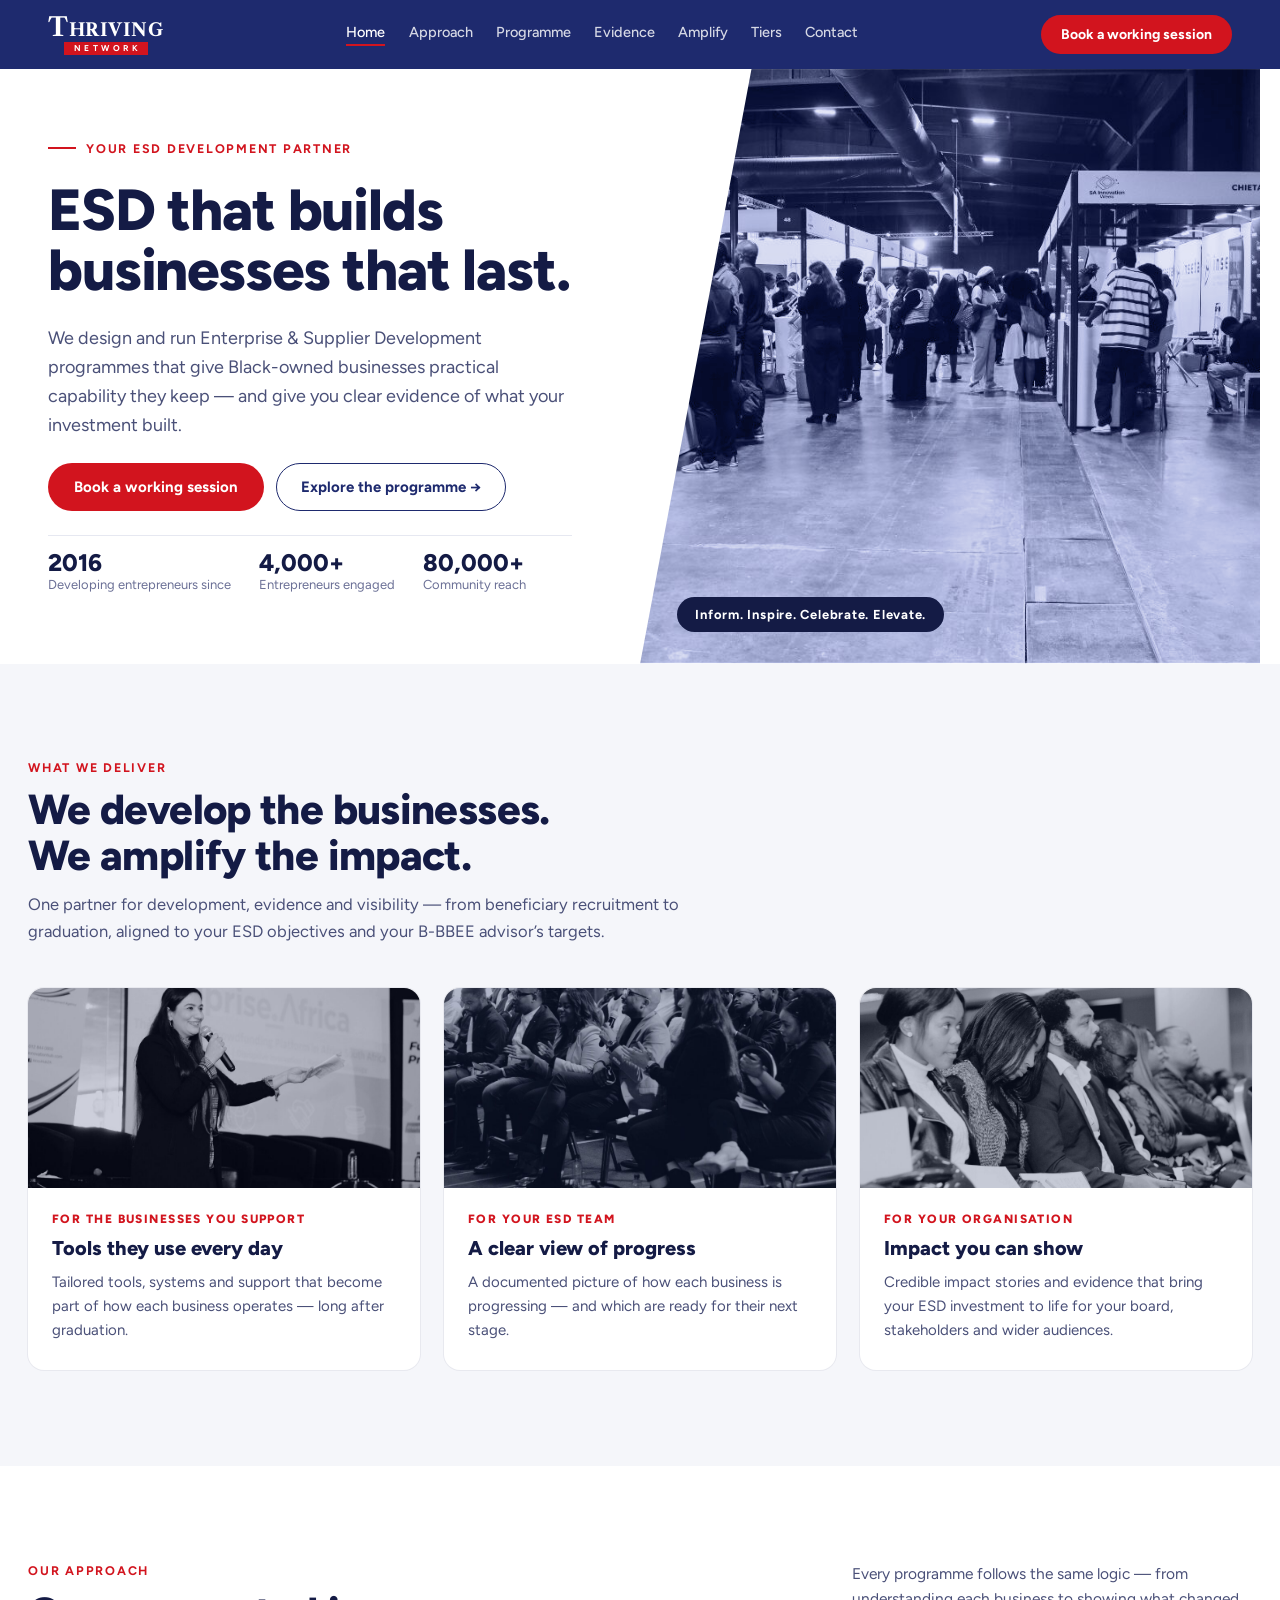
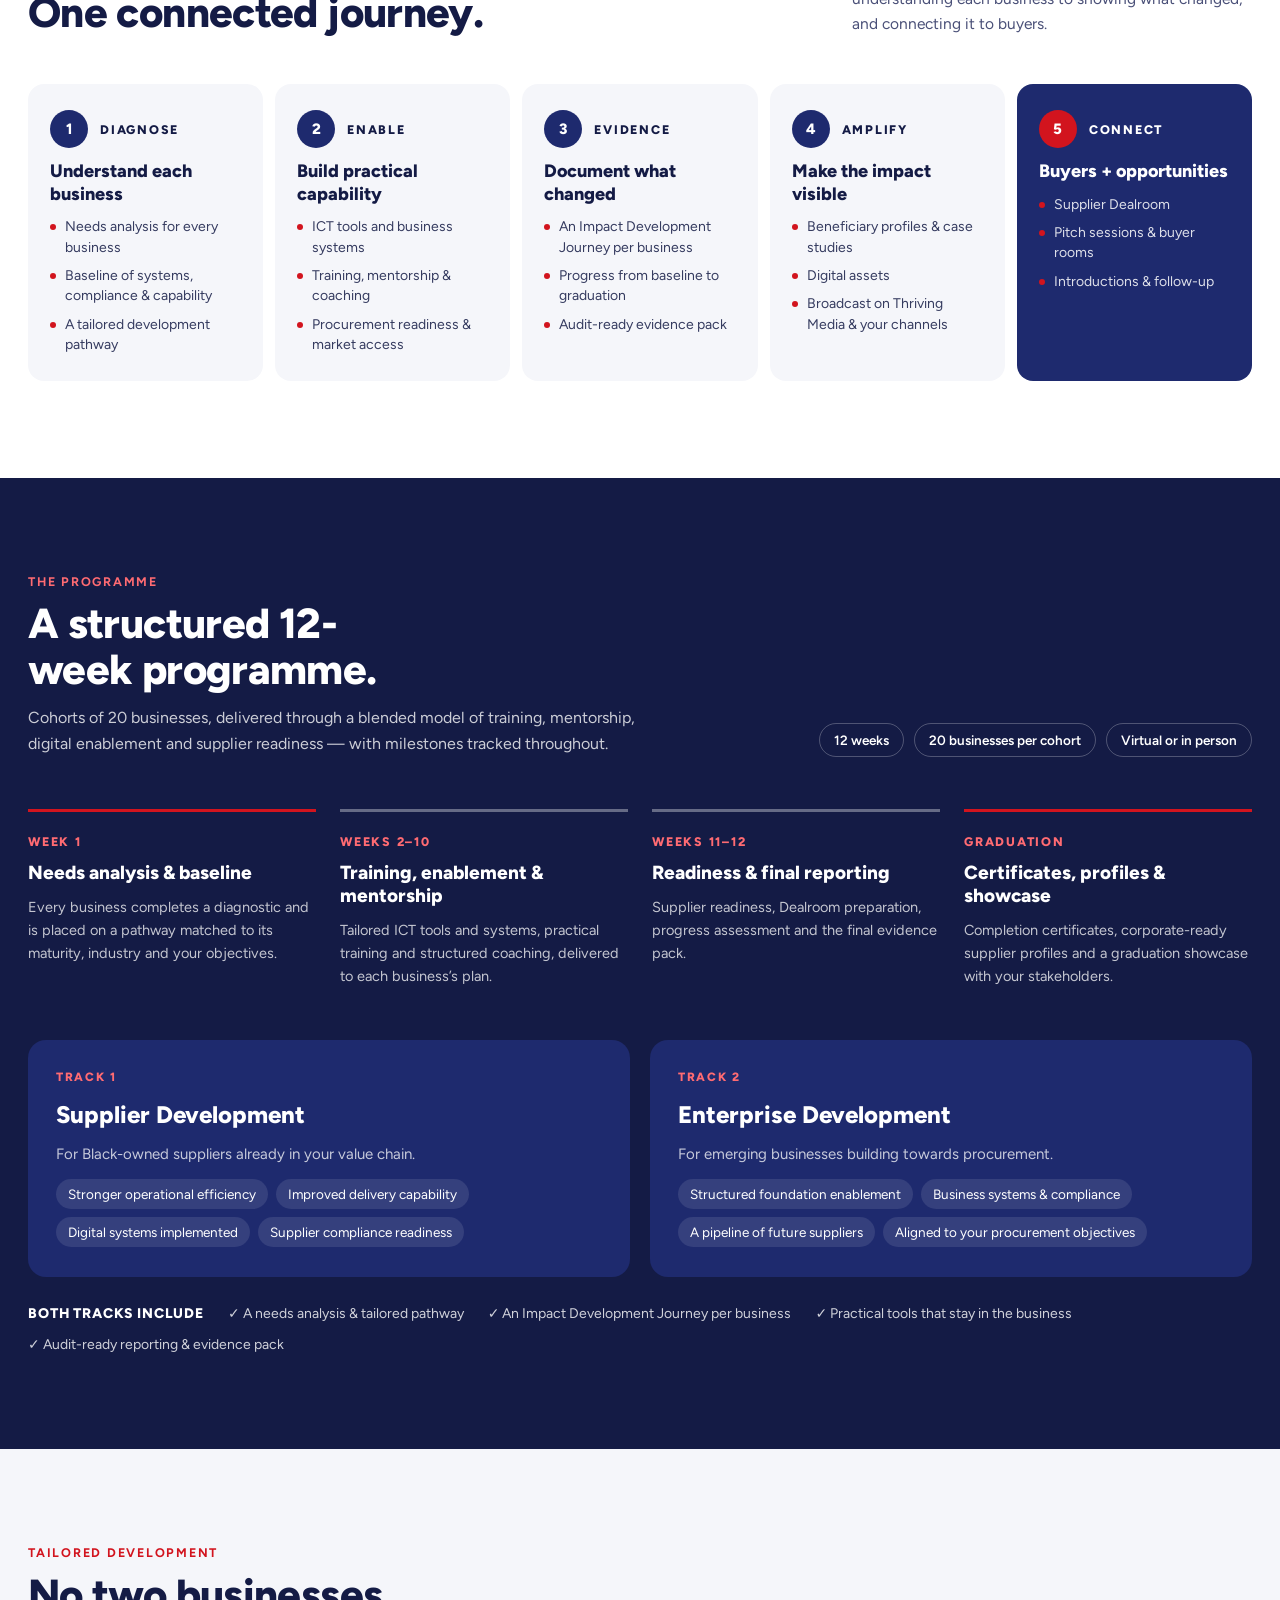
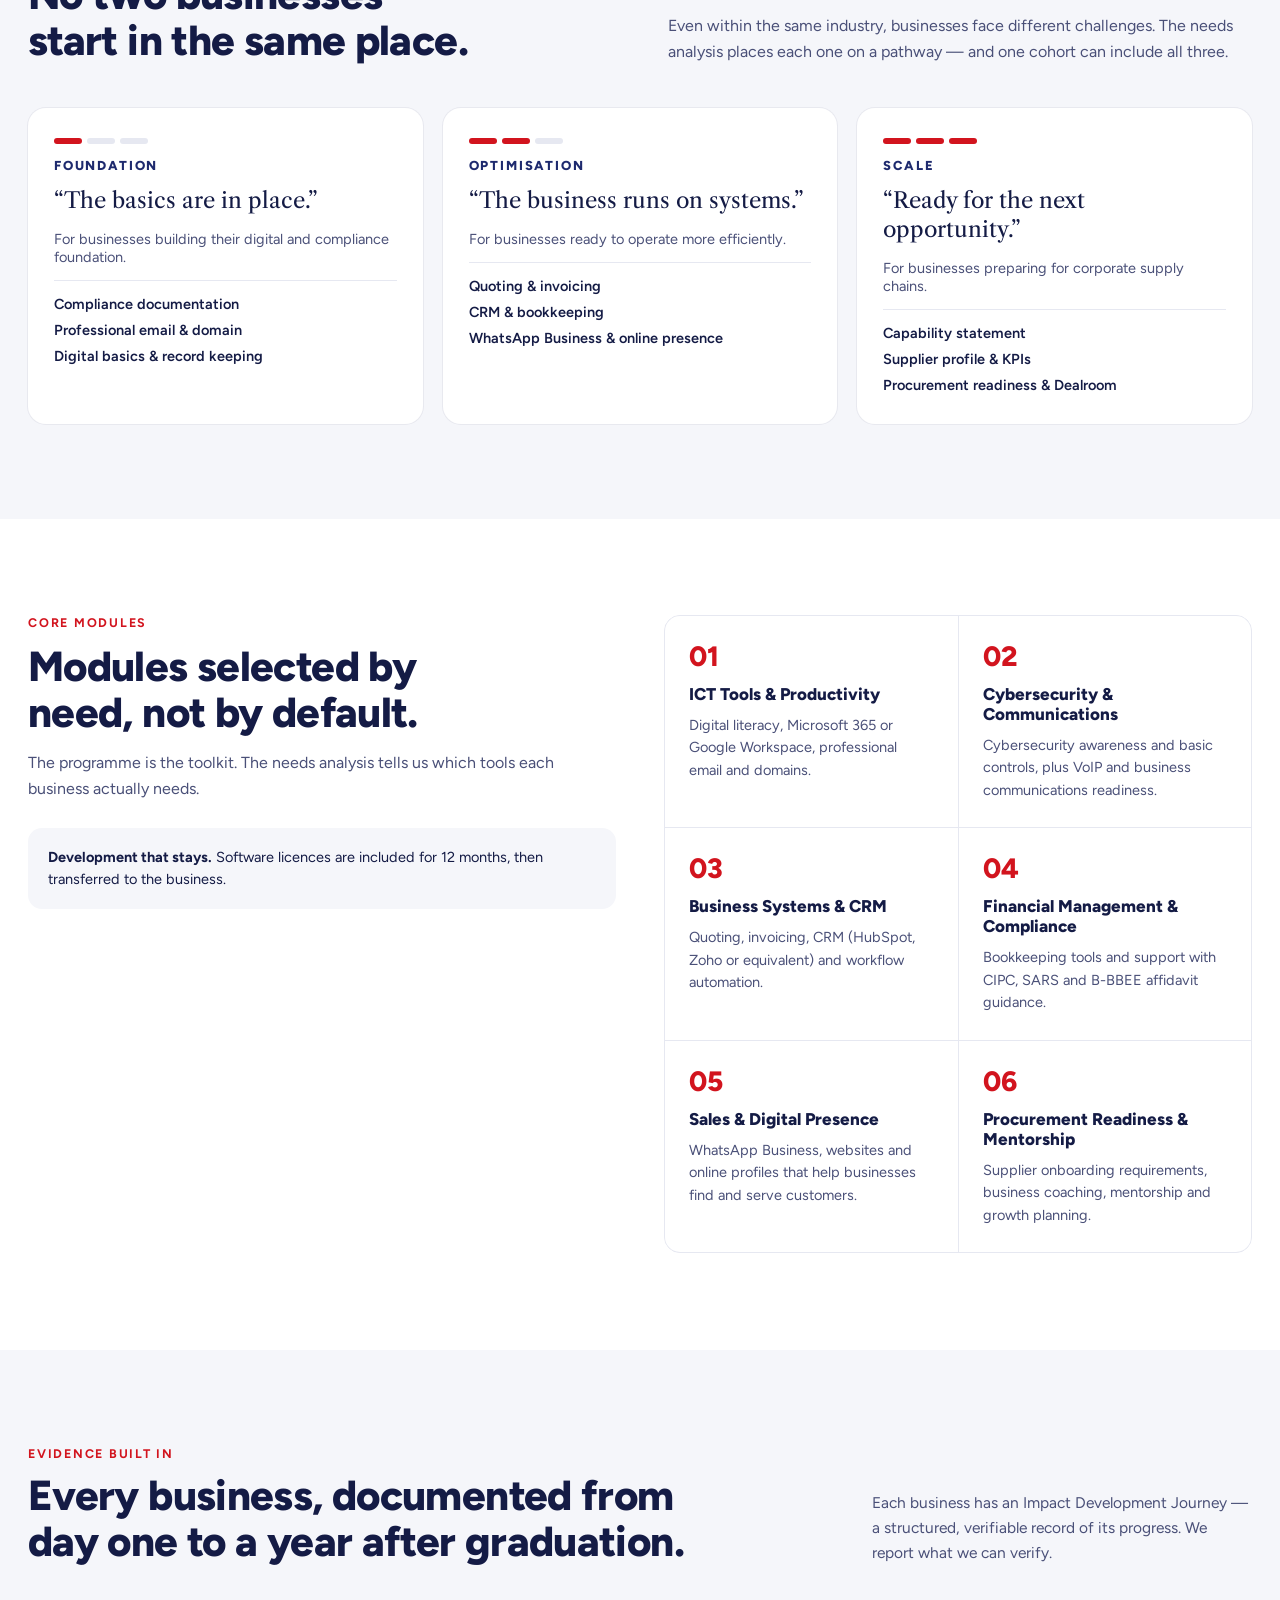
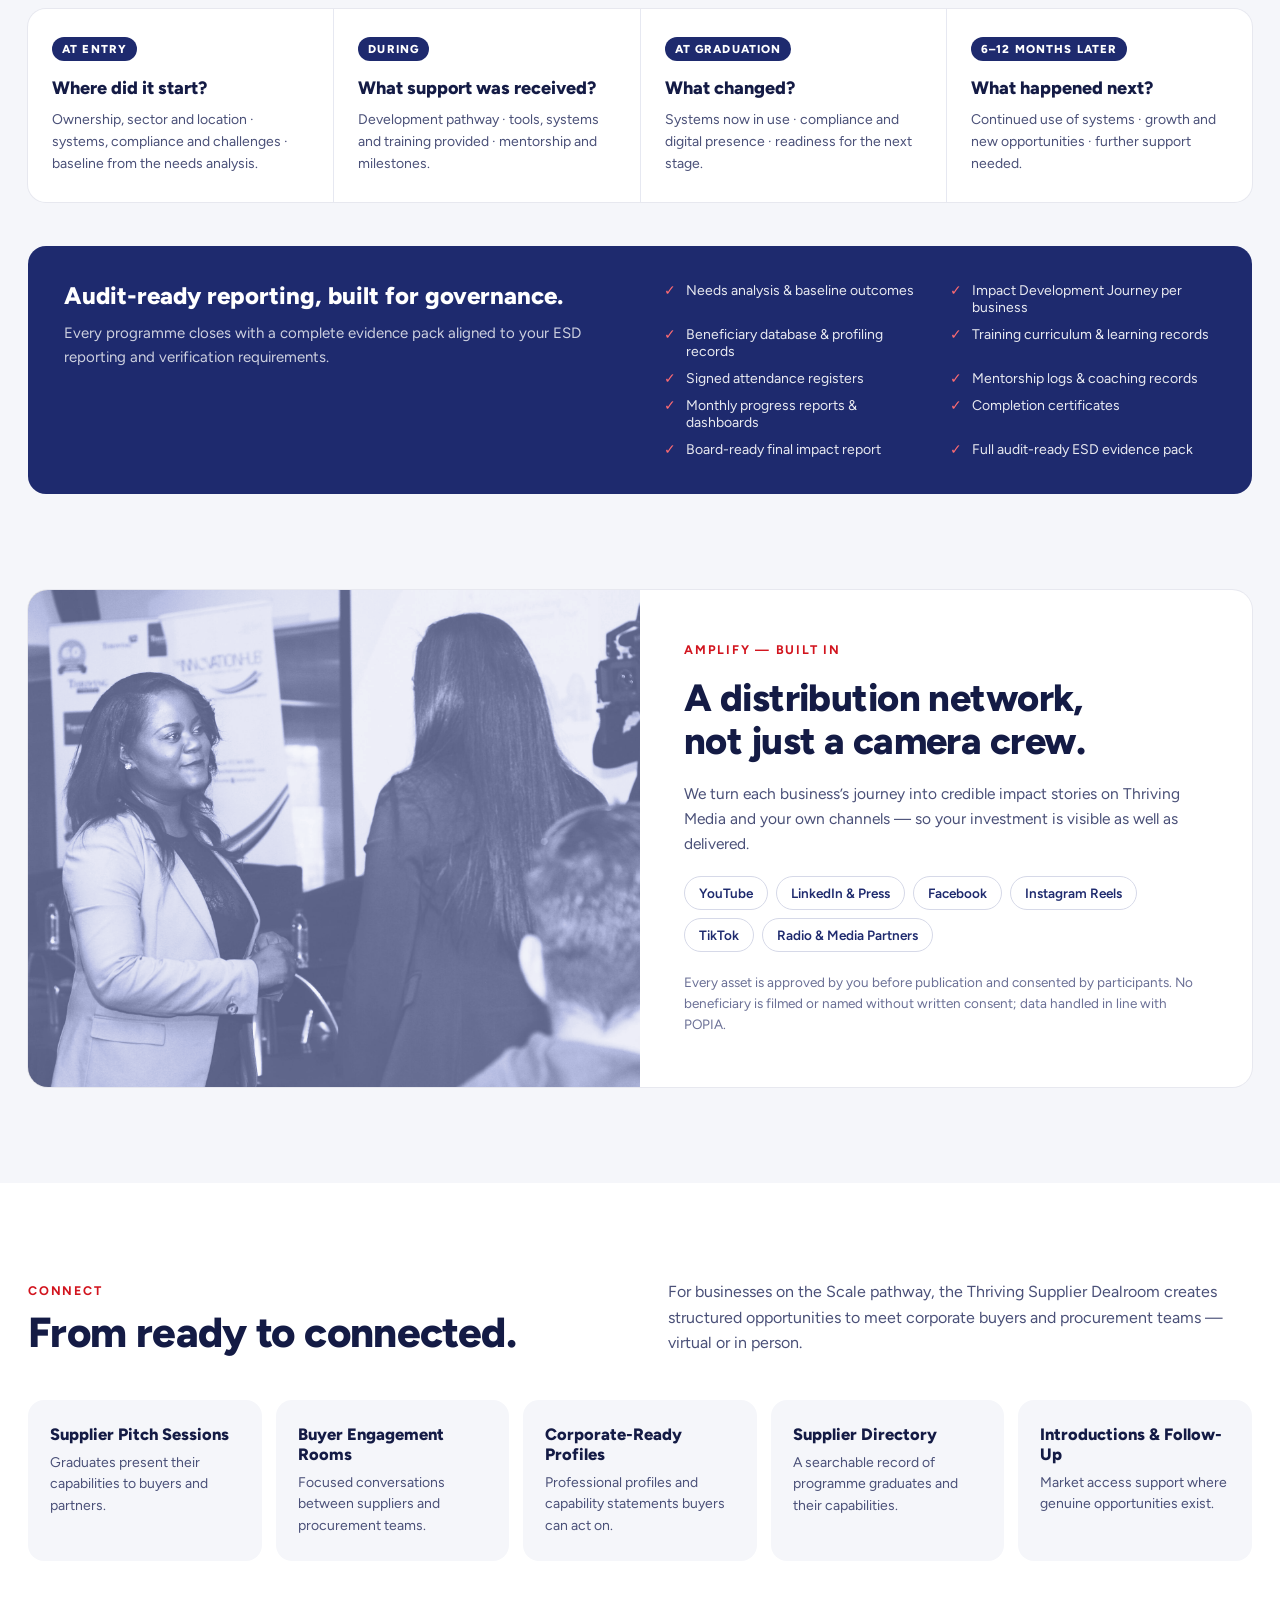
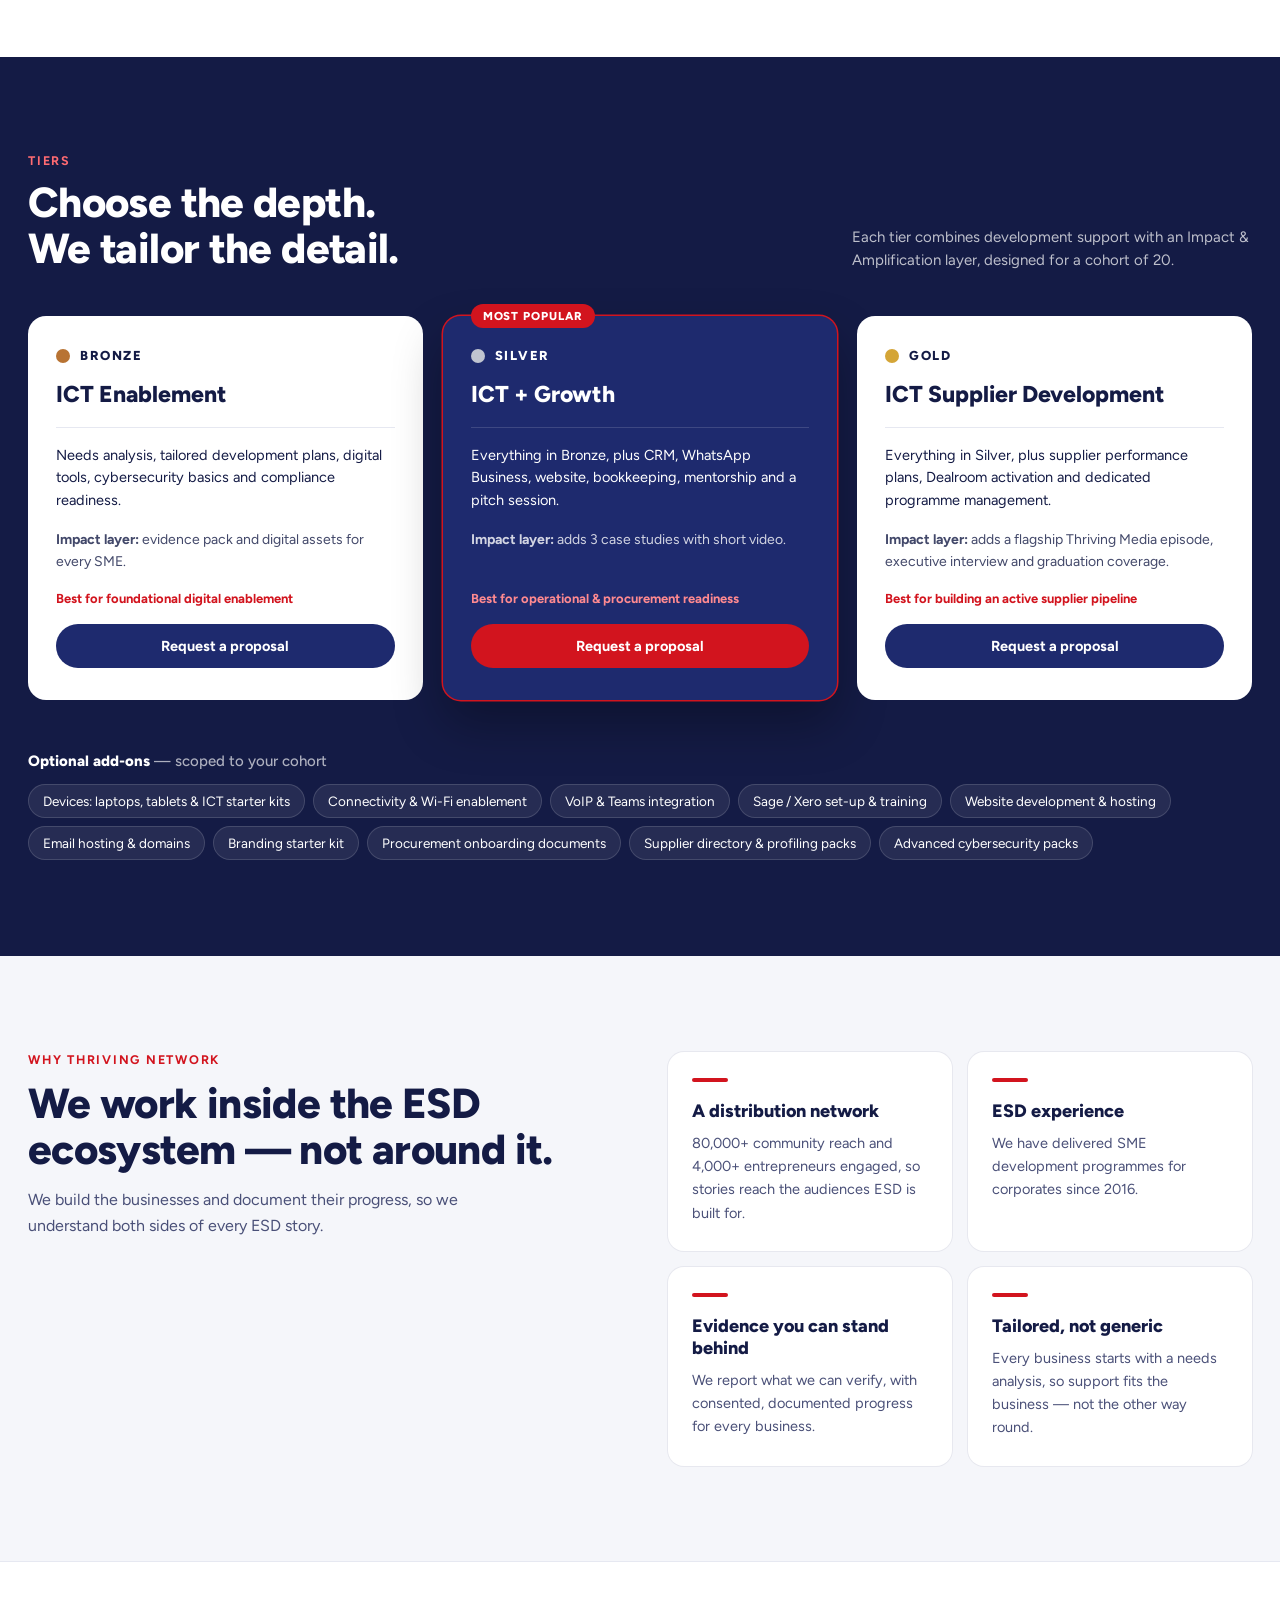
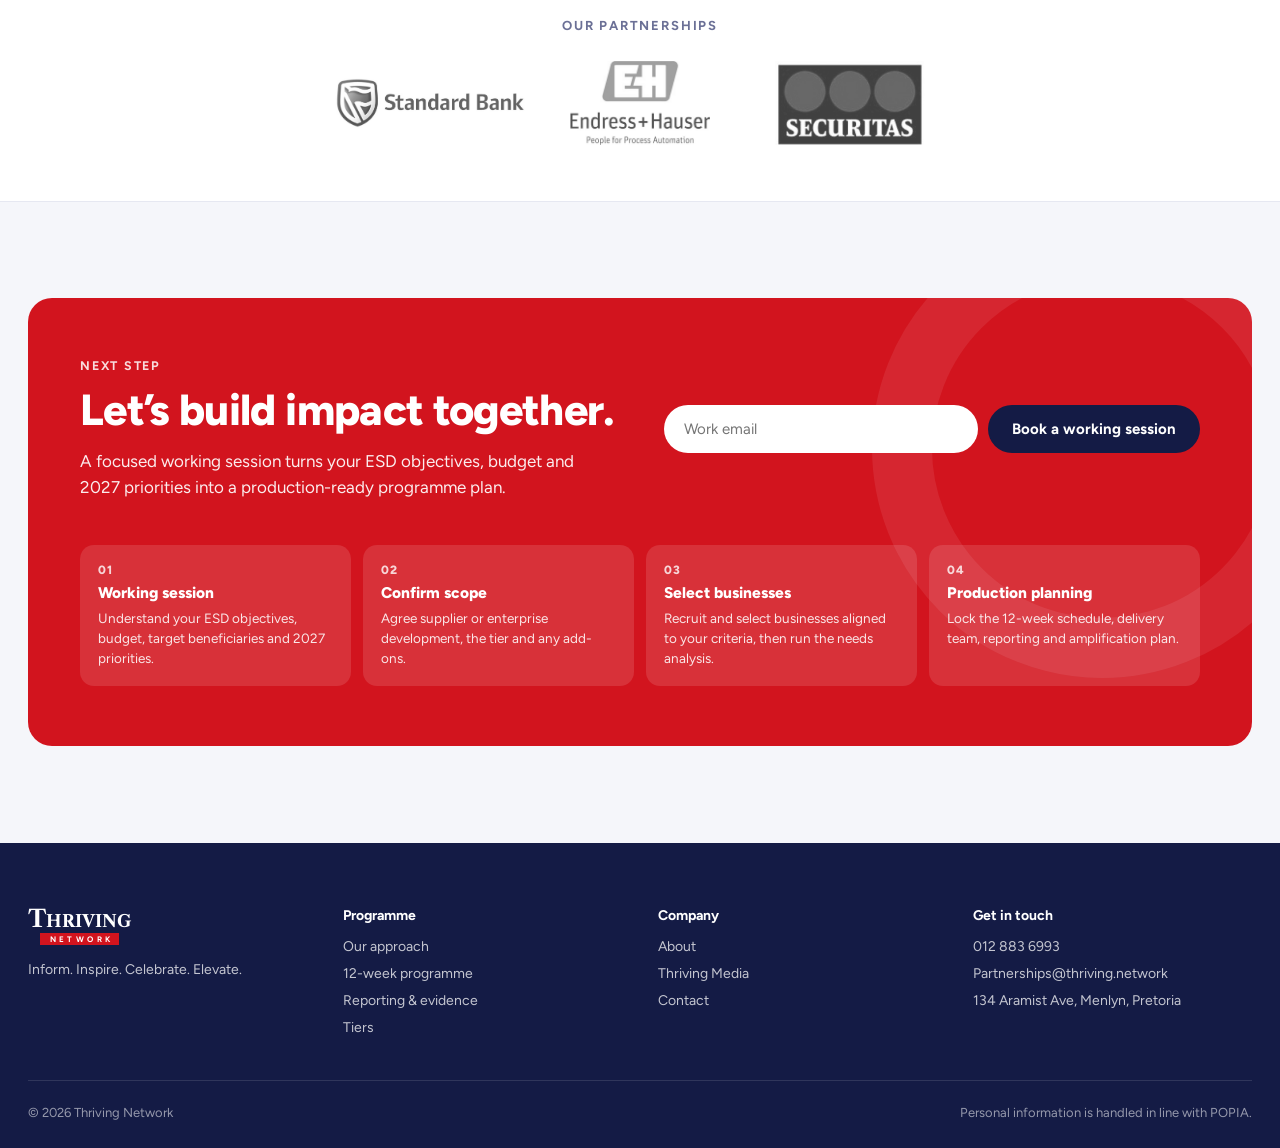
==== commit 68417f2c: "Remove all pricing from the website and repo - Homepage: drop ICT tier ranges, Amplification tier pr" ====
--- a/site/v2/index.html
+++ b/site/v2/index.html
@@ -35,7 +35,7 @@
       <a href="#programme">Programme</a>
       <a href="#evidence">Evidence</a>
       <a href="#amplify">Amplify</a>
-      <a href="#investment">Investment</a>
+      <a href="#investment">Tiers</a>
       <a href="#contact">Contact</a>
     </nav>
     <a href="#cta" class="btn btn--red site-header__cta">Book a working session</a>
@@ -344,20 +344,15 @@
   <div class="wrap stack" style="gap:44px">
     <div class="section-head">
       <div class="section-head__title" style="max-width:620px">
-        <span class="eyebrow">Investment</span>
+        <span class="eyebrow">Tiers</span>
         <h2 class="h2">Choose the depth. We tailor the detail.</h2>
       </div>
-      <p style="font-size:15px;line-height:1.55;color:rgba(255,255,255,.72);max-width:400px">Each tier combines a development investment with an Impact &amp; Amplification layer, priced for a cohort of 20. All prices exclude VAT.</p>
+      <p style="font-size:15px;line-height:1.55;color:rgba(255,255,255,.72);max-width:400px">Each tier combines development support with an Impact &amp; Amplification layer, designed for a cohort of 20.</p>
     </div>
     <div class="grid g3" style="gap:20px;align-items:stretch">
       <div class="tier">
         <div class="tier__name"><span class="tier__dot" style="background:#B87333"></span>BRONZE</div>
         <div class="tier__title">ICT Enablement</div>
-        <div class="tier__price">
-          <span class="tier__price-label">TOTAL INVESTMENT</span>
-          <span class="tier__price-total">R405k – R605k</span>
-          <span class="tier__price-split">Development R350k–R550k + Impact R55k</span>
-        </div>
         <p class="tier__includes">Needs analysis, tailored development plans, digital tools, cybersecurity basics and compliance readiness.</p>
         <p class="tier__impact"><strong>Impact layer:</strong> evidence pack and digital assets for every SME.</p>
         <span class="tier__best">Best for foundational digital enablement</span>
@@ -367,11 +362,6 @@
         <span class="tier__badge">MOST POPULAR</span>
         <div class="tier__name"><span class="tier__dot" style="background:#C0C4D0"></span>SILVER</div>
         <div class="tier__title">ICT + Growth</div>
-        <div class="tier__price">
-          <span class="tier__price-label">TOTAL INVESTMENT</span>
-          <span class="tier__price-total">R790k – R1.09m</span>
-          <span class="tier__price-split">Development R650k–R950k + Impact R140k</span>
-        </div>
         <p class="tier__includes">Everything in Bronze, plus CRM, WhatsApp Business, website, bookkeeping, mentorship and a pitch session.</p>
         <p class="tier__impact"><strong>Impact layer:</strong> adds 3 case studies with short video.</p>
         <span class="tier__best">Best for operational &amp; procurement readiness</span>
@@ -380,11 +370,6 @@
       <div class="tier">
         <div class="tier__name"><span class="tier__dot" style="background:#D4A537"></span>GOLD</div>
         <div class="tier__title">ICT Supplier Development</div>
-        <div class="tier__price">
-          <span class="tier__price-label">TOTAL INVESTMENT</span>
-          <span class="tier__price-total">R1.47m – R2.27m+</span>
-          <span class="tier__price-split">Development R1.2m–R2m+ + Impact R270k</span>
-        </div>
         <p class="tier__includes">Everything in Silver, plus supplier performance plans, Dealroom activation and dedicated programme management.</p>
         <p class="tier__impact"><strong>Impact layer:</strong> adds a flagship Thriving Media episode, executive interview and graduation coverage.</p>
         <span class="tier__best">Best for building an active supplier pipeline</span>
@@ -393,8 +378,8 @@
     </div>
     <div class="stack" style="gap:14px;padding-top:8px">
       <div class="addons-head">
-        <strong>Optional add-ons <span>— quoted separately, scoped to your cohort</span></strong>
-        <small>Travel outside Gauteng and extended amplification campaigns quoted separately.</small>
+        <strong>Optional add-ons <span>— scoped to your cohort</span></strong>
+        
       </div>
       <ul class="pills">
         <li class="pill-addon">Devices: laptops, tablets &amp; ICT starter kits</li>
@@ -460,7 +445,6 @@
         </form>
         <div class="cta__thanks" id="session-thanks" role="status" hidden>Thanks — our partnerships team will be in touch to schedule your session.</div>
         <div class="cta__thanks" id="session-fallback" role="status" hidden>We couldn’t send that just now. Please email <a href="mailto:Partnerships@thriving.network?subject=Working%20session%20request" style="color:#fff;text-decoration:underline">Partnerships@thriving.network</a> or call <a href="tel:0128836993" style="color:#fff;text-decoration:underline">012 883 6993</a>.</div>
-        <a href="../assets/thriving-ict-programme-proposal-2026.pdf" class="cta__download" download>Or download the ICT Programme proposal (PDF, 7.8 MB) ↓</a>
       </div>
     </div>
     <ol class="grid g4" style="gap:12px;list-style:none;margin:0;padding:0">
@@ -481,7 +465,7 @@
         <div class="logo"><span class="logo__word">Thriving</span><span class="logo__tag">NETWORK</span></div>
         <p>Inform. Inspire. Celebrate. Elevate.</p>
       </div>
-      <nav class="footer__col" aria-label="Programme"><span class="footer__col-title">Programme</span><a href="#approach">Our approach</a><a href="#programme">12-week programme</a><a href="#evidence">Reporting &amp; evidence</a><a href="#investment">Investment</a></nav>
+      <nav class="footer__col" aria-label="Programme"><span class="footer__col-title">Programme</span><a href="#approach">Our approach</a><a href="#programme">12-week programme</a><a href="#evidence">Reporting &amp; evidence</a><a href="#investment">Tiers</a></nav>
       <nav class="footer__col" aria-label="Company"><span class="footer__col-title">Company</span><a href="#why">About</a><a href="#amplify">Thriving Media</a><a href="#cta">Contact</a></nav>
       <address class="footer__col" style="font-style:normal"><span class="footer__col-title">Get in touch</span><a href="tel:0128836993">012 883 6993</a><a href="mailto:Partnerships@thriving.network">Partnerships@thriving.network</a><span>134 Aramist Ave, Menlyn, Pretoria</span></address>
     </div>
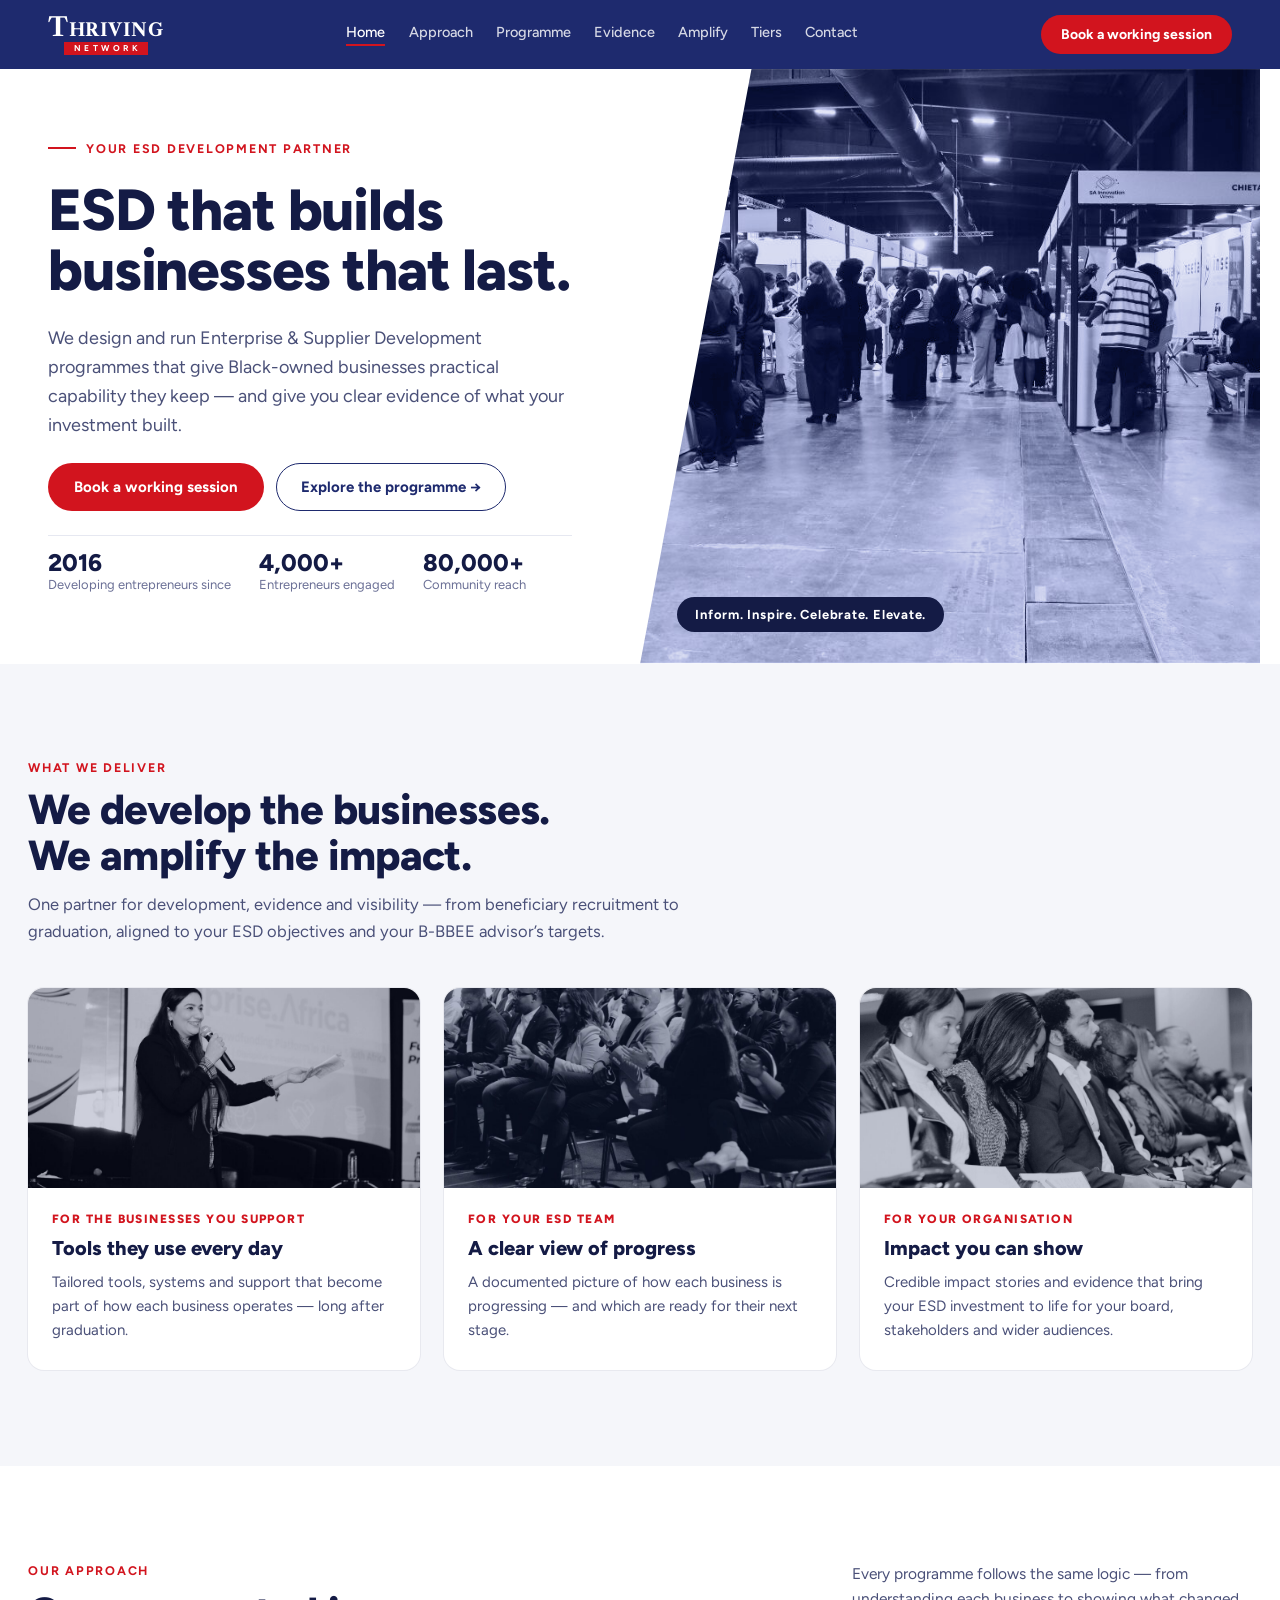
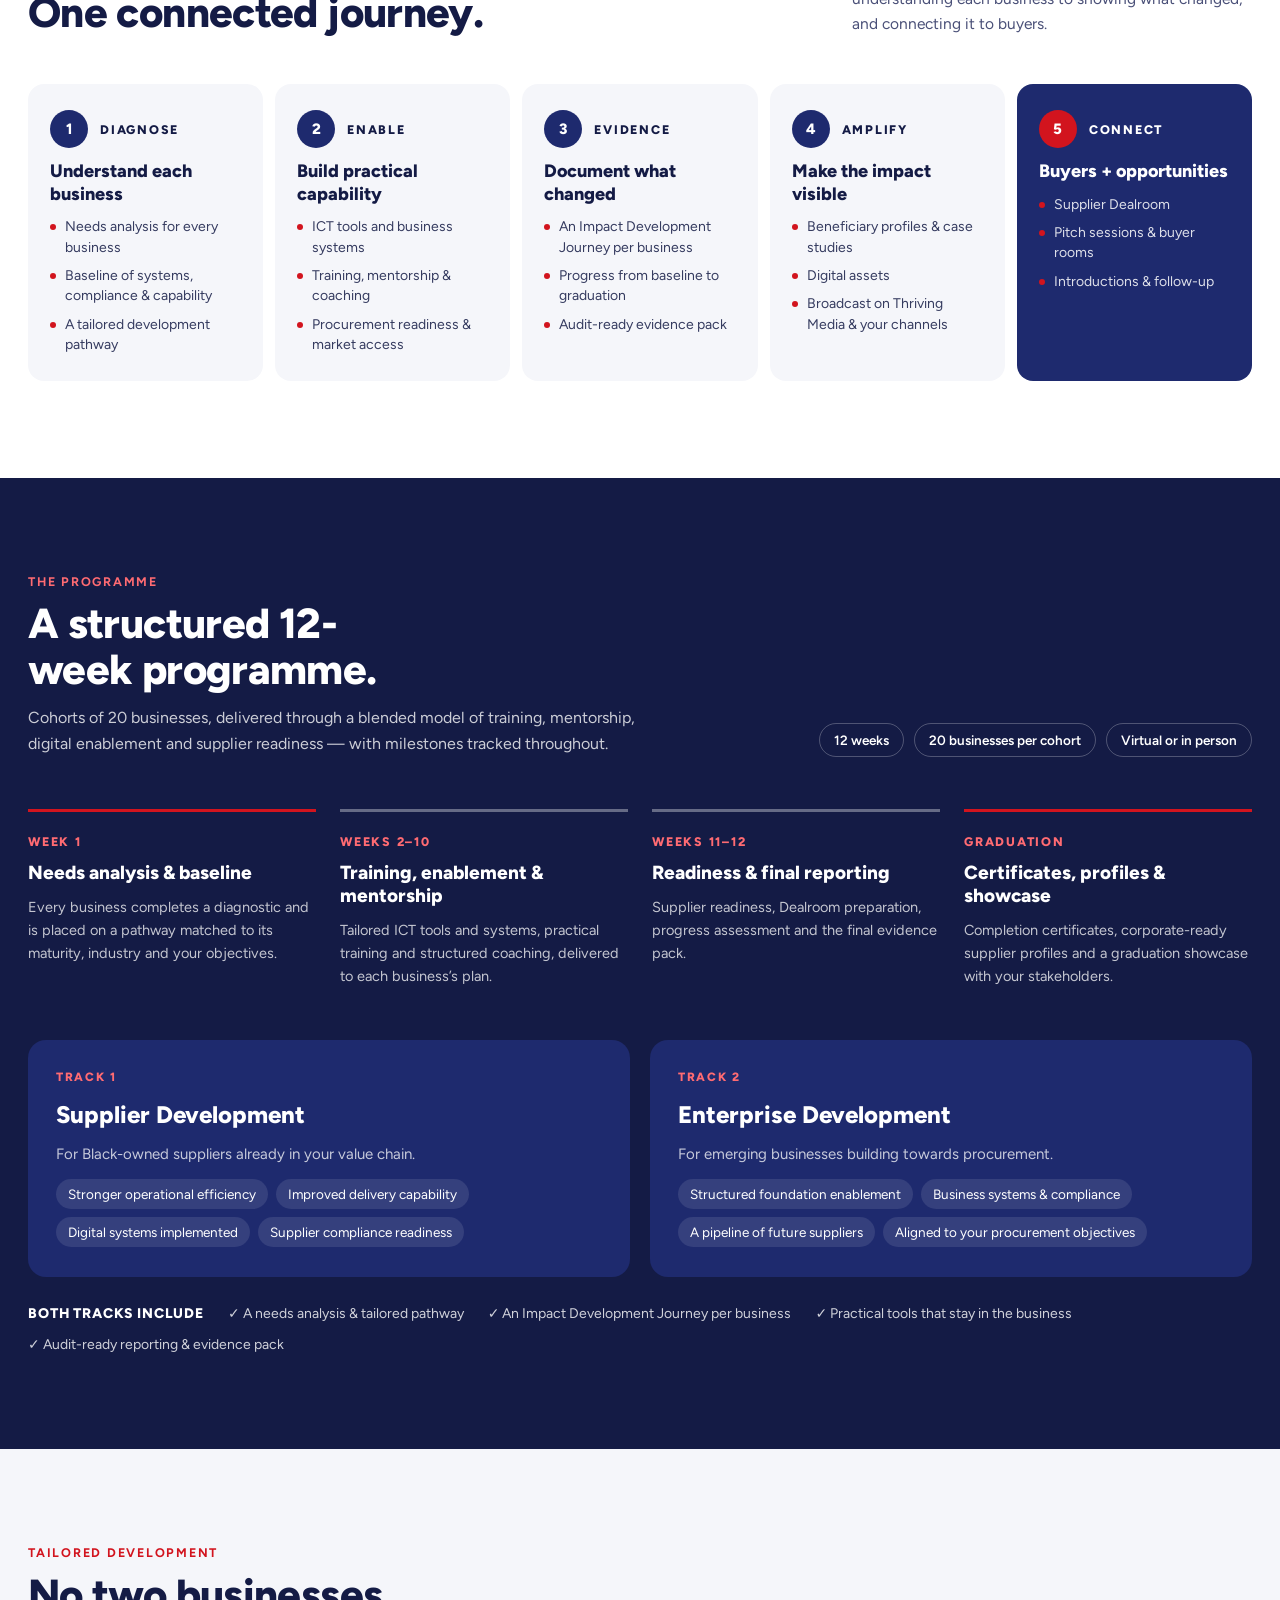
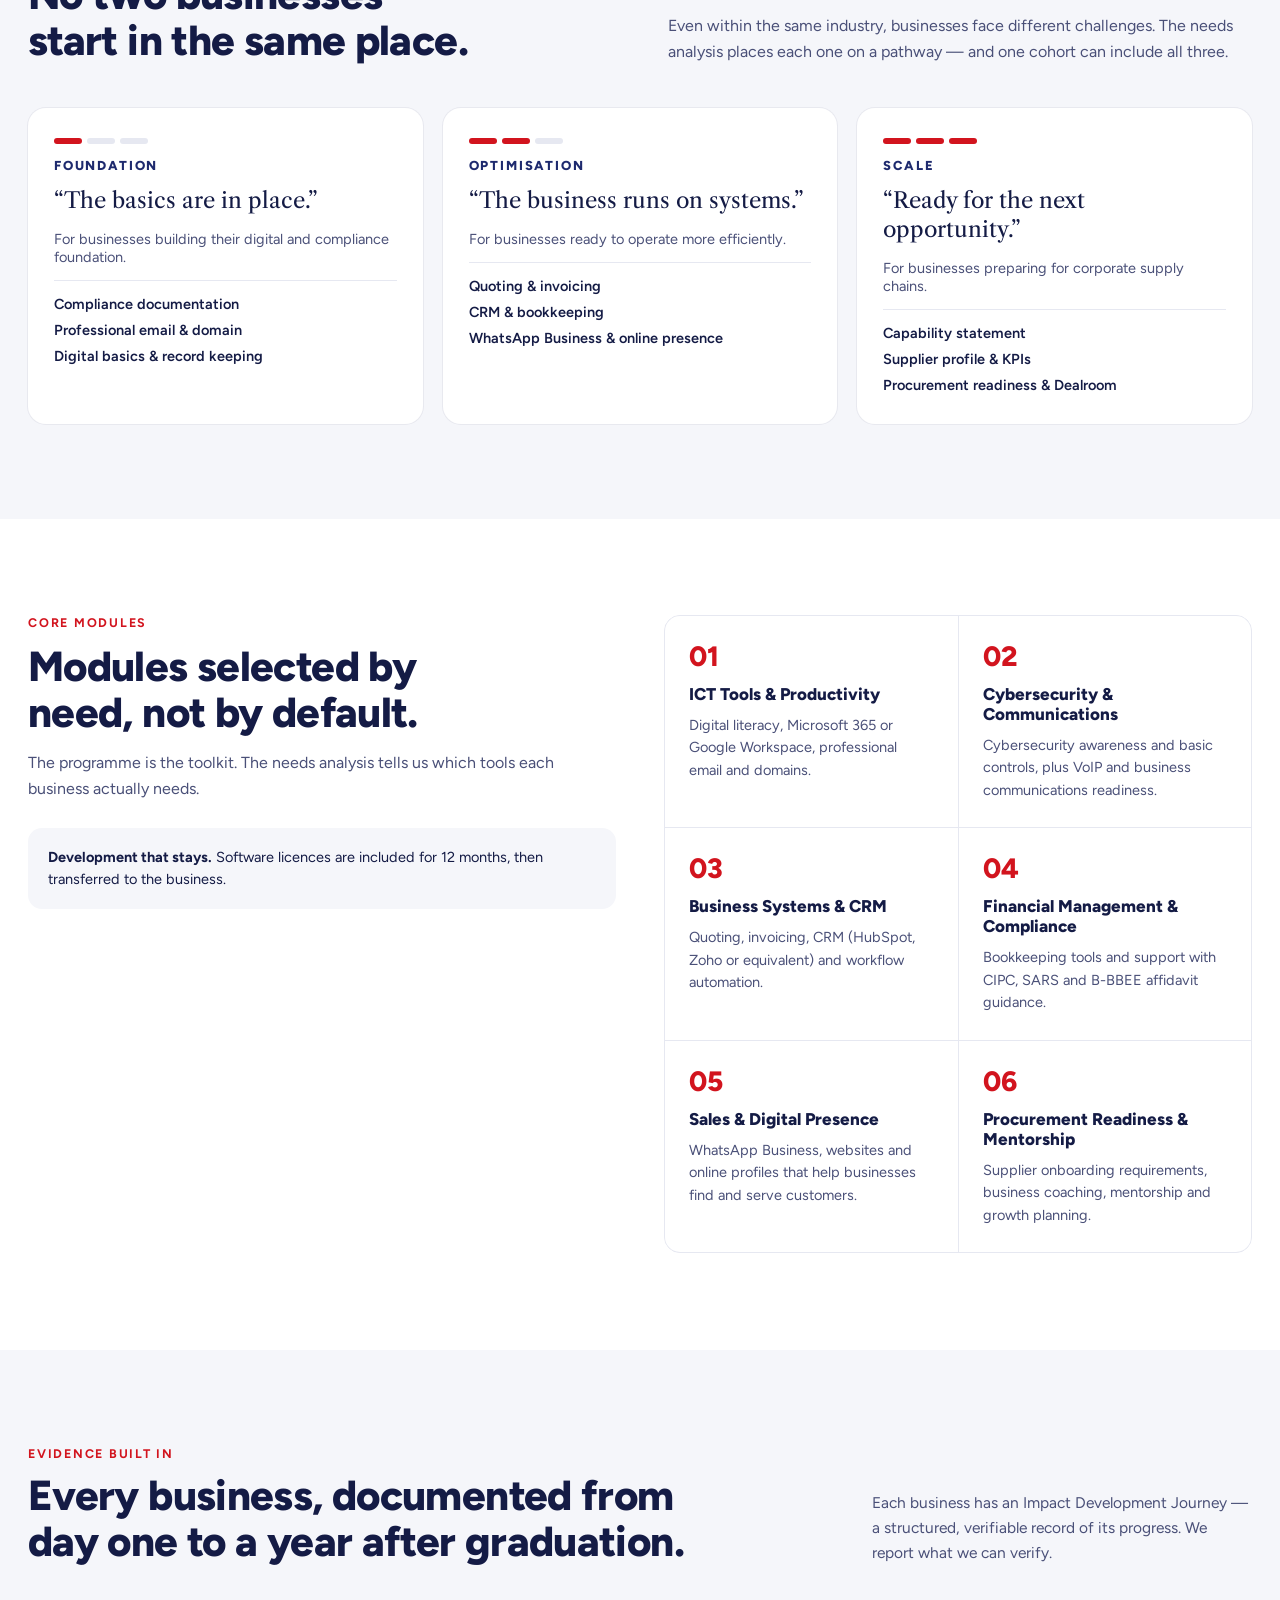
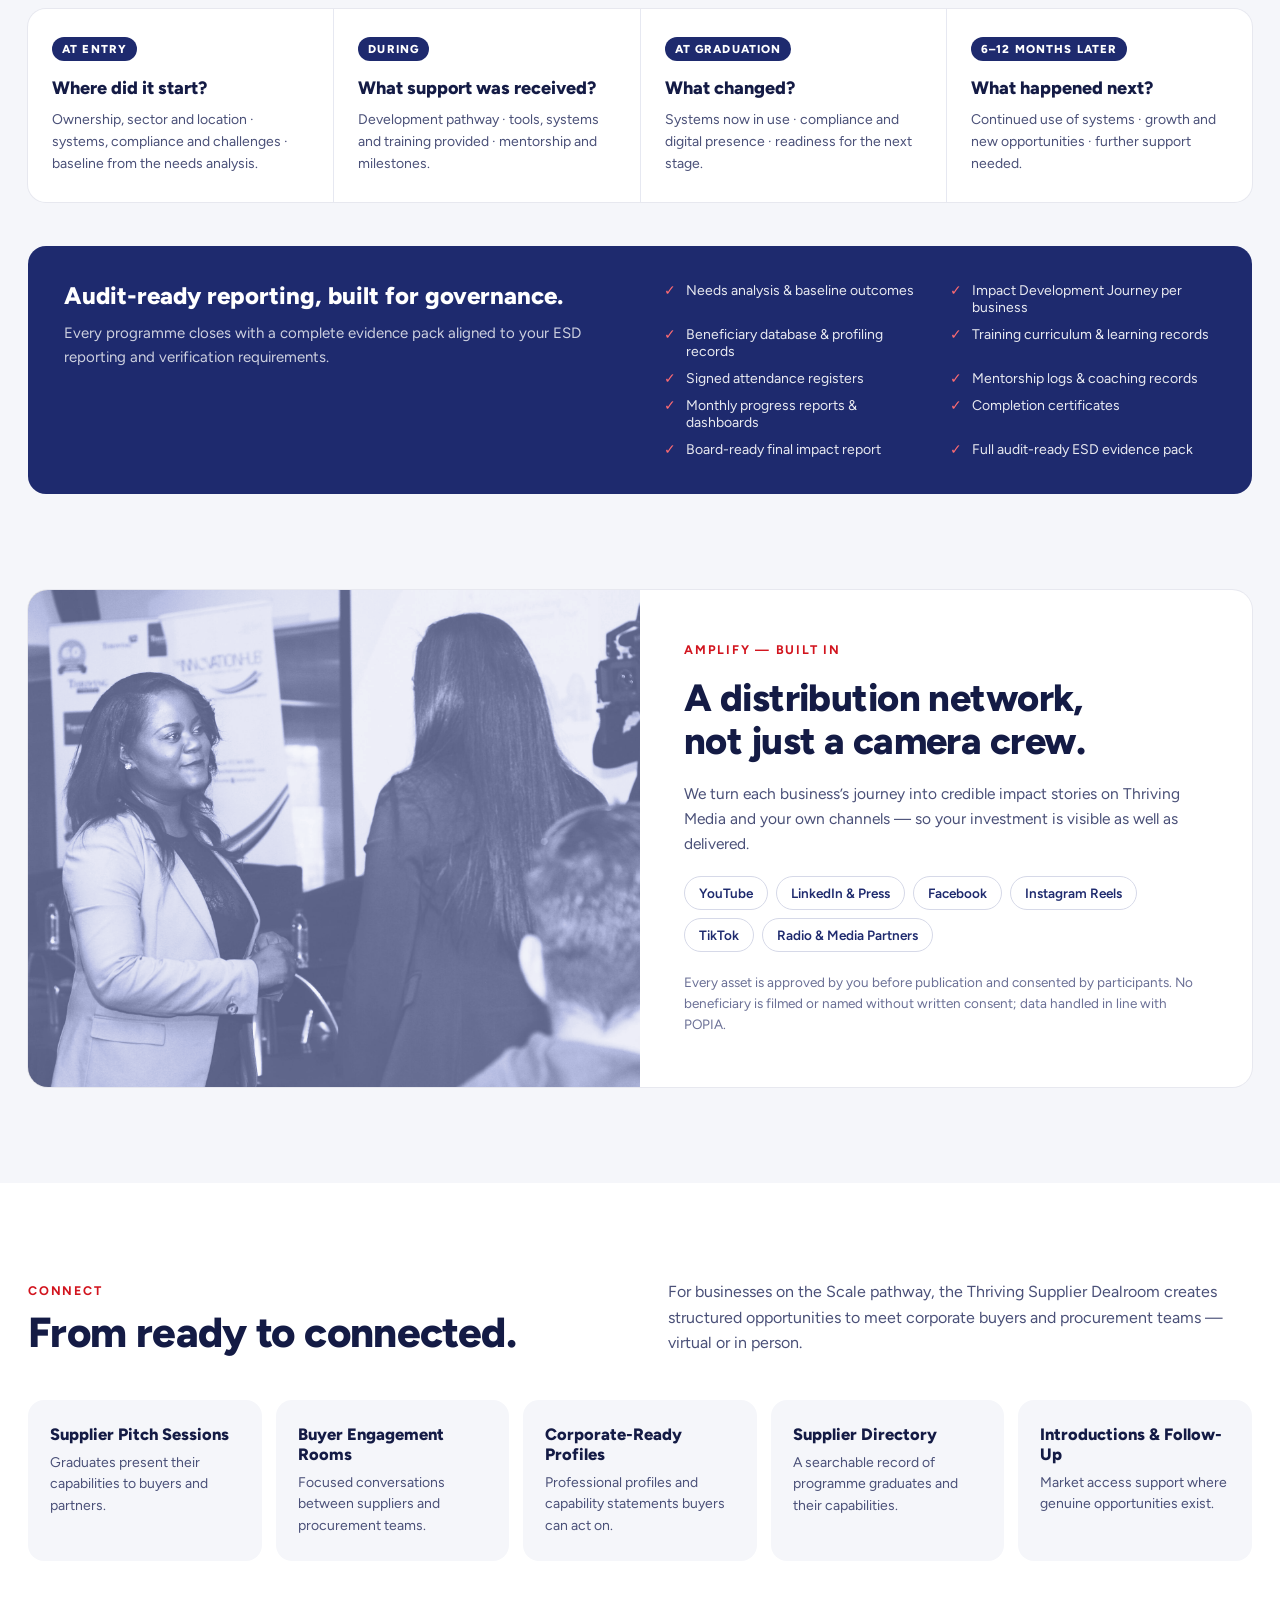
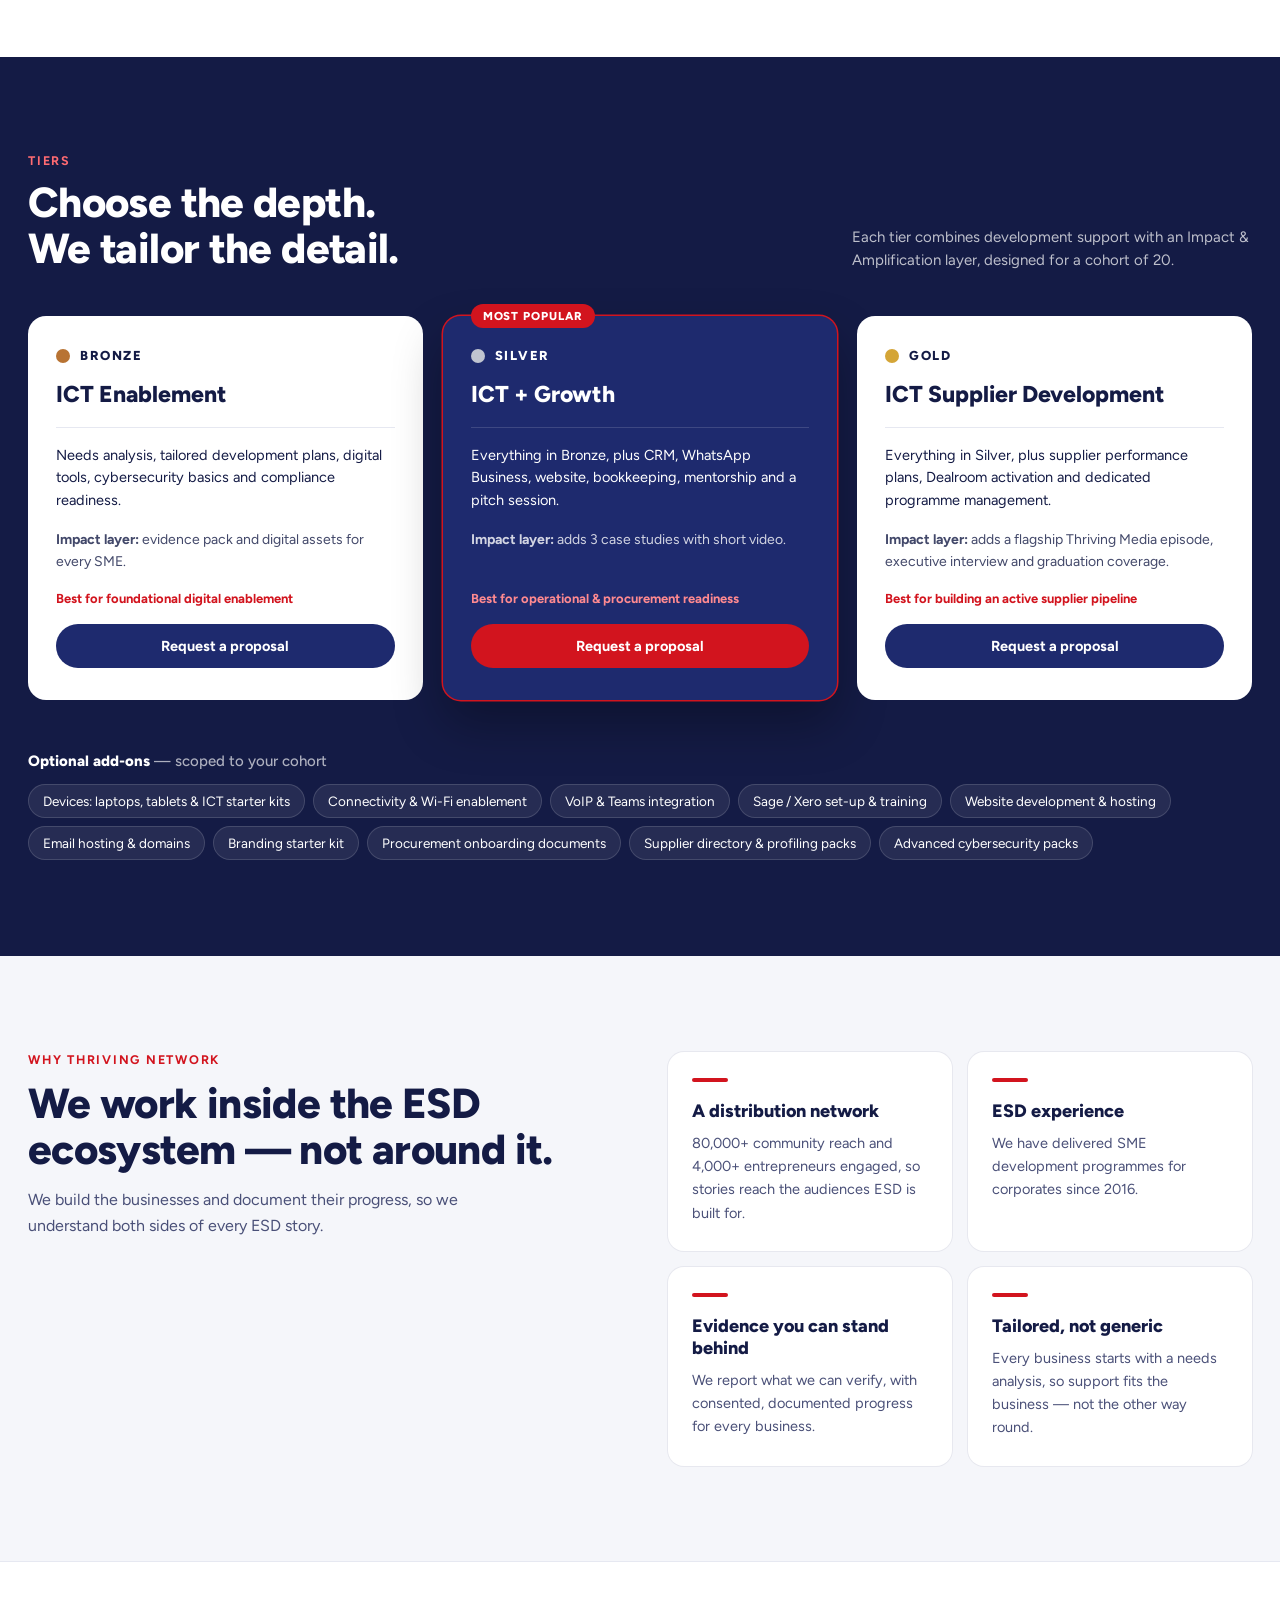
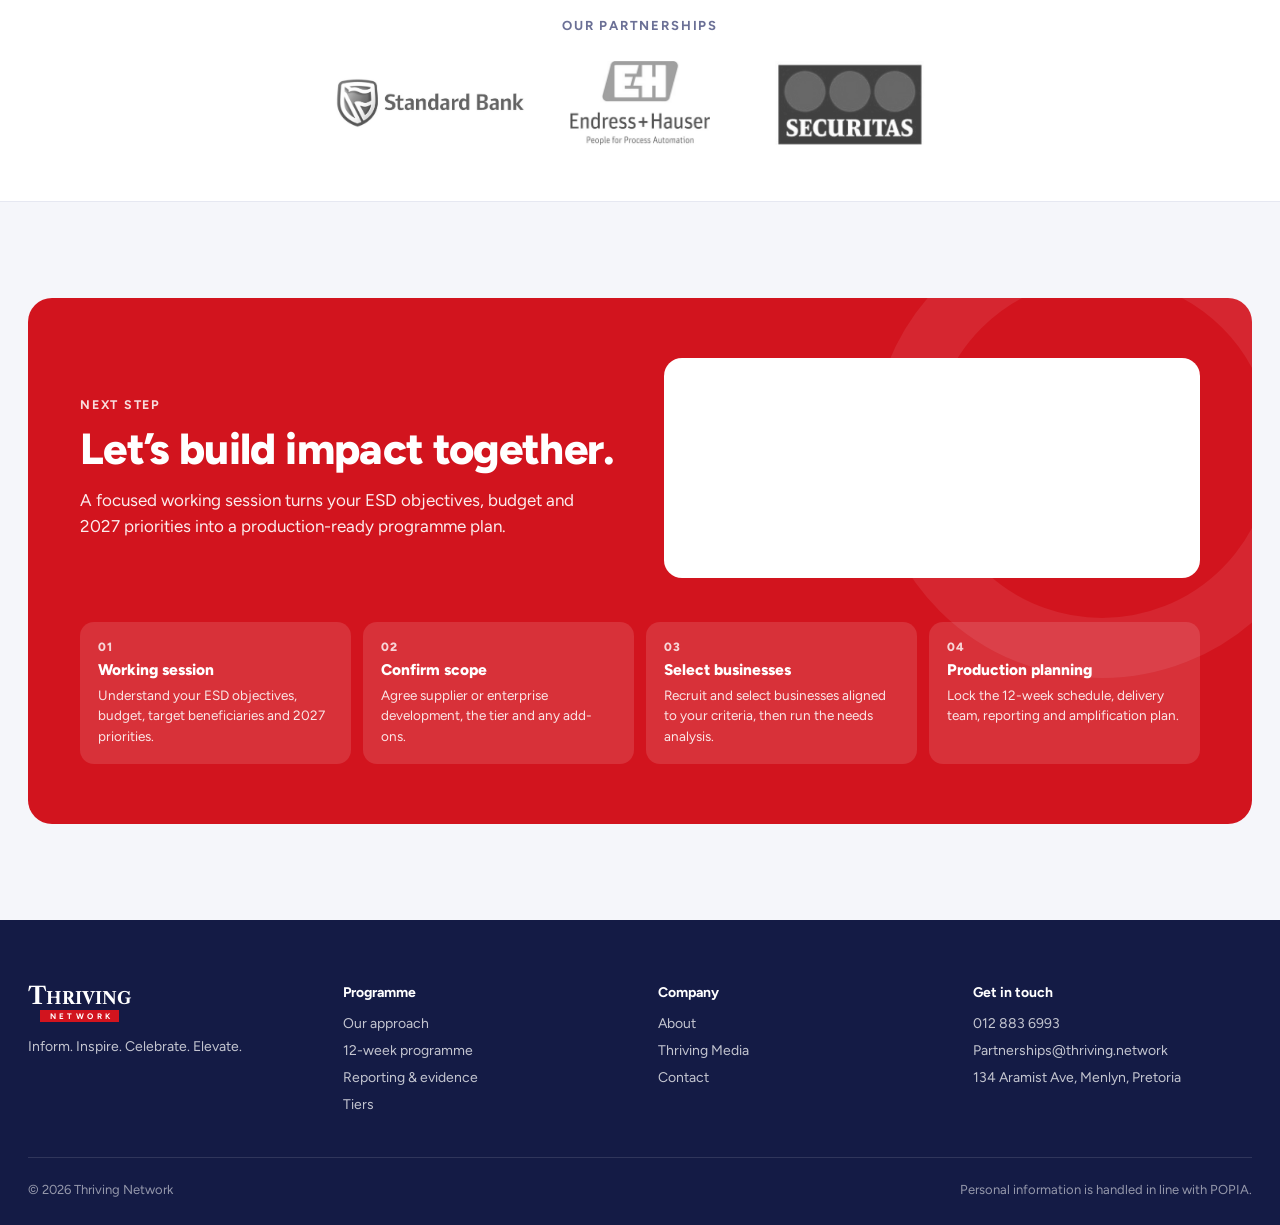
==== commit 319a78b4: "Use HubSpot's embedded form for bookings Replace the custom booking form on the homepage and /v2/ wi" ====
--- a/site/v2/index.html
+++ b/site/v2/index.html
@@ -16,6 +16,7 @@
 <meta name="theme-color" content="#1E2A6E">
 <link rel="icon" href="../assets/favicon.svg" type="image/svg+xml">
 <link rel="stylesheet" href="styles.css">
+<script src="https://js-eu1.hsforms.net/forms/embed/147879281.js" defer></script>
 <script src="main.js" defer></script>
 </head>
 <body>
@@ -436,15 +437,11 @@
         <p class="cta__intro">A focused working session turns your ESD objectives, budget and 2027 priorities into a production-ready programme plan.</p>
       </div>
       <div class="stack" style="gap:12px">
-        <form class="cta-form" id="session-form" action="https://formsubmit.co/Partnerships@thriving.network" method="POST" novalidate>
-          <input type="hidden" name="_subject" value="Working session request — thriving.network">
-          <input type="text" name="_honey" class="visually-hidden" tabindex="-1" autocomplete="off" aria-hidden="true">
-          <label for="session-email" class="visually-hidden">Work email</label>
-          <input id="session-email" name="email" type="email" placeholder="Work email" autocomplete="email" required>
-          <button type="submit">Book a working session</button>
-        </form>
-        <div class="cta__thanks" id="session-thanks" role="status" hidden>Thanks — our partnerships team will be in touch to schedule your session.</div>
-        <div class="cta__thanks" id="session-fallback" role="status" hidden>We couldn’t send that just now. Please email <a href="mailto:Partnerships@thriving.network?subject=Working%20session%20request" style="color:#fff;text-decoration:underline">Partnerships@thriving.network</a> or call <a href="tel:0128836993" style="color:#fff;text-decoration:underline">012 883 6993</a>.</div>
+        <!-- HubSpot form: submissions go straight to HubSpot (portal 147879281, EU). -->
+        <div class="cta-hubspot">
+          <div class="hs-form-frame" data-region="eu1" data-form-id="2a481c15-844d-4414-984c-b214c20684c9" data-portal-id="147879281"></div>
+          <noscript>Please email <a href="mailto:partnerships@thriving.network">partnerships@thriving.network</a> to book a working session.</noscript>
+        </div>
       </div>
     </div>
     <ol class="grid g4" style="gap:12px;list-style:none;margin:0;padding:0">
--- a/site/v2/styles.css
+++ b/site/v2/styles.css
@@ -335,18 +335,6 @@
 .cta .eyebrow { color: rgba(255, 255, 255, .85); }
 .cta h2 { font-size: clamp(28px, 3.4vw, 44px); line-height: 1.08; font-weight: 800; letter-spacing: -.015em; text-wrap: balance; }
 .cta__intro { font-size: 17px; line-height: 1.55; color: rgba(255, 255, 255, .92); }
-.cta-form { display: flex; gap: 10px; flex-wrap: wrap; }
-.cta-form input {
-  flex: 1; min-width: 220px; font: inherit; font-size: 15px; padding: 15px 20px;
-  border-radius: 999px; border: none; outline: none; color: var(--ink);
-}
-.cta-form input:focus-visible { box-shadow: 0 0 0 3px rgba(20, 27, 69, .5); }
-.cta-form button {
-  font: inherit; font-weight: 700; font-size: 15px; padding: 15px 24px; border-radius: 999px;
-  border: none; background: var(--ink); color: #fff; cursor: pointer;
-}
-.cta-form button:hover { background: #000; }
-.cta-form button:disabled { opacity: .7; cursor: progress; }
 .cta__thanks { background: rgba(255, 255, 255, .14); border-radius: 14px; padding: 16px 20px; font-weight: 600; }
 .cta__download { color: #fff; font-weight: 700; font-size: 14.5px; padding-left: 20px; }
 .cta__download:hover { color: #fff; text-decoration: underline; }
@@ -375,3 +363,5 @@
   position: absolute; width: 1px; height: 1px; padding: 0; margin: -1px; overflow: hidden;
   clip: rect(0 0 0 0); white-space: nowrap; border: 0;
 }
+
+.cta-hubspot { background: #fff; color: #141B45; border-radius: 18px; padding: 24px; min-height: 220px; }
